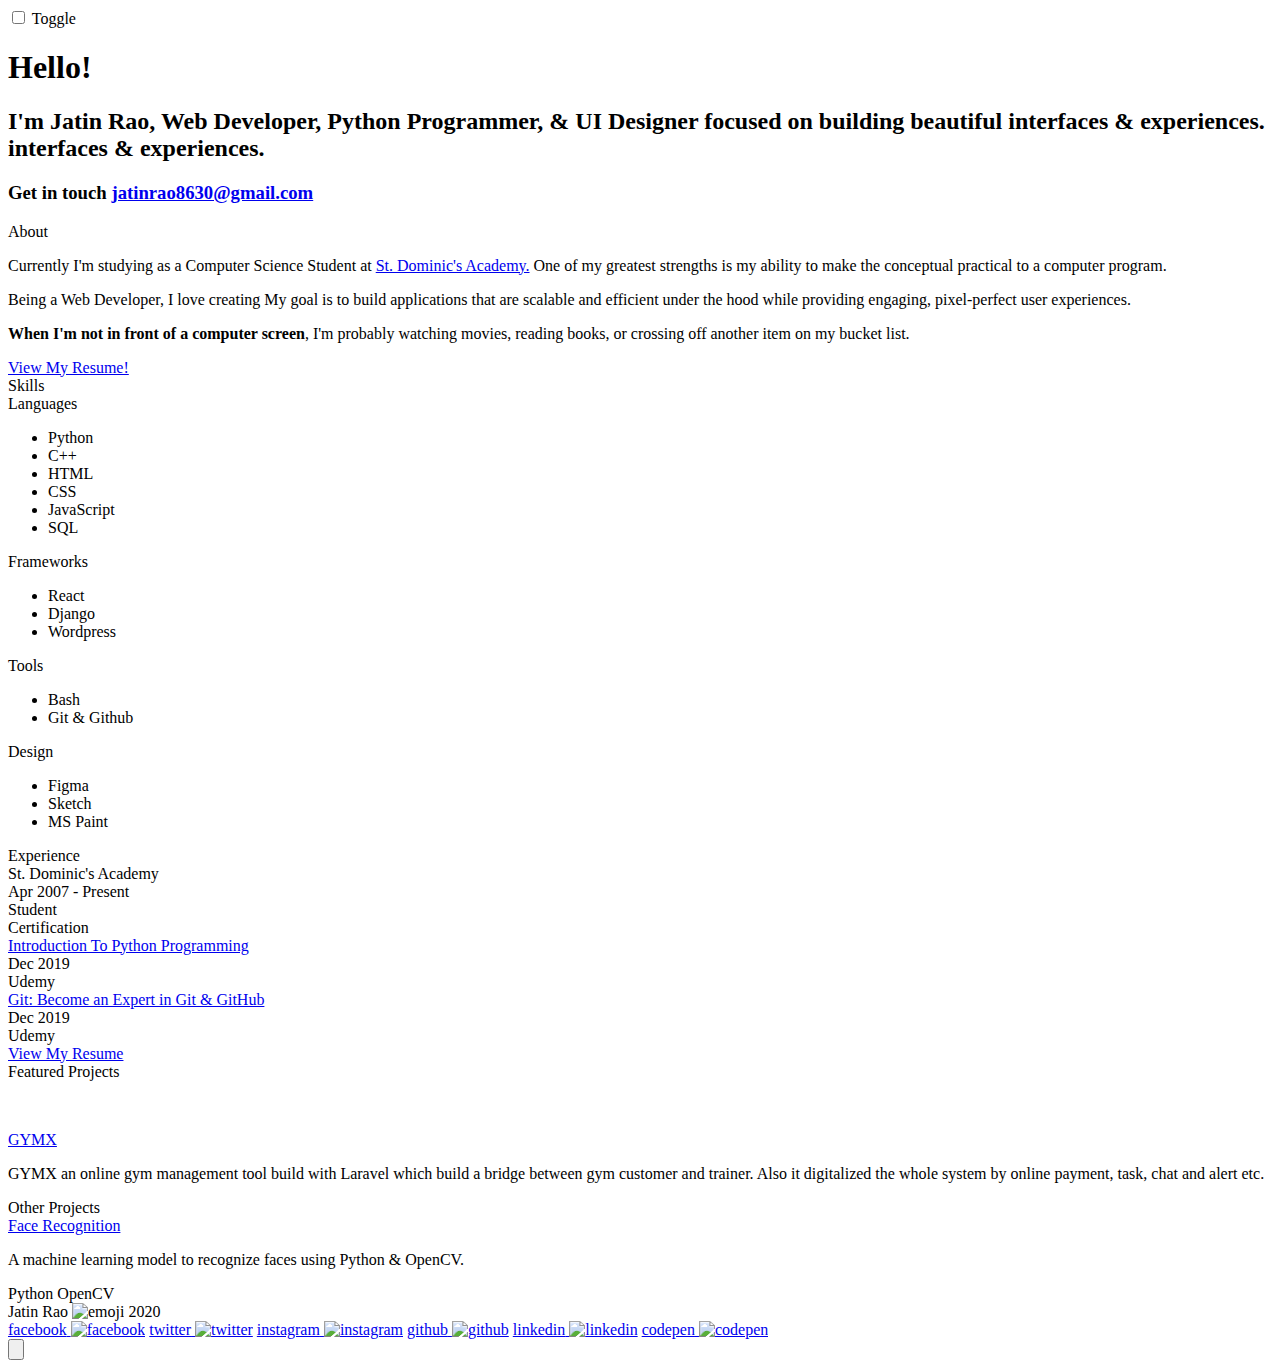
==== index.html @ b129f57e "Update index.html" ====
<!DOCTYPE html>
<html>
<head>
    <meta content="text/html; charset=utf-8" http-equiv=content-type>
    <meta charset=UTF-8>
    <meta content="IE=edge,chrome=1" http-equiv=X-UA-Compatible>
    <meta content="width=device-width, initial-scale=1.0, maximum-scale=1.0, user-scalable=no" name=viewport>
    <title>Jatin Rao</title>
    <link href=asset/img/emojis/technologist.png hreflang=en-us rel=icon type=image/png>
    <meta content="Jatin Rao" property=og:title>
    <meta content="Turn Coffee into Code."
          property=og:description>
    <meta content=website property=og:type>
    <meta content=index.html property=og:url>
    <meta content=asset/img/og.png property=og:image>
    <meta content=1716 property=og:image:width>
    <meta content=960 property=og:image:height>
    <link href="https://fonts.googleapis.com/css?family=Inconsolata:400,700" rel=stylesheet>
    <link href=asset/css/main.css hreflang=en-us rel=stylesheet>

</head>

<body>

<div id="site">
    <div class=switch-wrapper>
        <div class=sun></div>
        <div class=toggle-wrapper>
            <input id="switch" type=checkbox> <label for=switch id=toggle>Toggle</label>
        </div>
        <div class="moon"></div>
    </div>
    <header class="intro">
        <h1 class=intro__hello>Hello! <span class="emoji wave-hand animated"></span></h1>
        <h2 class=intro__tagline>I'm <span class=name>Jatin Rao</span>, Web Developer, Python Programmer, & UI Designer focused on building beautiful interfaces & experiences.
            interfaces & experiences. <span class="emoji technologist"></span></h2>
        <h3 class=intro__contact><span>Get in touch</span> <span class="emoji pointer"></span> <span><a
                class=highlight-link href=mailto:jatinrao8630@gmail.com target=_blank><span class=__cf_email__>jatinrao8630@gmail.com</span></a></span>
        </h3>
    </header>

    <section class="section background">
        <div class=section__title>
            About
        </div>
        <div class=section__content>
            <p>Currently I'm studying as a Computer Science Student at <a class=underline-link href="http://apurba.com.bd"
                                                               target="_blank">St. Dominic's Academy.</a> One of my greatest strengths is my ability to make the
                conceptual practical to a computer program.</p>
            <p>Being a Web Developer, I love creating  My goal is to
                build applications that are scalable and efficient under the hood while providing engaging,
                pixel-perfect user experiences.</p>
            <p><strong>When I'm not in front of a computer screen</strong>, I'm probably watching movies, reading books,
                or crossing off another item on my bucket list.</p><a class=status href=cv/ShahariarRabby_CV.pdf
                                                                      target=_blank>
            <div class=status__light>
                <div class=status__light__ring></div>
                <div class=status__light__led></div>
            </div>
            <div class='underline-link status__message'>
                View My Resume!
            </div>
        </a>
        </div>
    </section>
    
    <section class="section skills">
        <div class=section__title>
            Skills
        </div>
        <div class=section__content>
            <div class=skillz>
                <div class=skillz__category>
                    <div class=skillz__category__label>
                        Languages
                    </div>
                    <ul>
                        <li class=skillz__category__item>Python</li>
                        <li class=skillz__category__item>C++</li>
                        <li class=skillz__category__item>HTML</li>
                        <li class=skillz__category__item>CSS</li>
                        <li class=skillz__category__item>JavaScript</li>
                        <li class=skillz__category__item>SQL</li>
                    </ul>
                </div>
                <div class=skillz__category>
                    <div class=skillz__category__label>
                        Frameworks
                    </div>
                    <ul>
                        <li class=skillz__category__item>React</li>
                        <li class=skillz__category__item>Django</li>
                        <li class=skillz__category__item>Wordpress</li>
                    </ul>
                </div>
                <div class=skillz__category>
                    <div class=skillz__category__label>
                        Tools
                    </div>
                    <ul>
                        <li class=skillz__category__item>Bash</li>
                        <li class=skillz__category__item>Git & Github</li>
                    </ul>
                </div>
                <div class=skillz__category>
                    <div class=skillz__category__label>
                        Design
                    </div>
                    <ul>
                        <li class=skillz__category__item>Figma</li>
                        <li class=skillz__category__item>Sketch</li>
                        <li class=skillz__category__item>MS Paint</li>
                    </ul>
                </div>
            </div>
        </div>
    </section>

    <section class="section experience">
        <div class=section__title>
            Experience
        </div>
        <div class=section__content>
            <div class=jobs>
                <div class=job>
                    <div class=time-place>
                        <div class=job__company>
                            <a>St. Dominic's Academy</a>
                        </div>
                        <div class=job__time>
                            Apr 2007 - Present
                        </div>
                    </div>
                    <div class=job__position>
                        Student
                    </div>
                </div>
            </div>
        </div>
    </section>
    
    <!-- <section class="section experience">
        <div class=section__title>
            Achievement
        </div>
        <div class=section__content>
            <div class=jobs>

                <div class=job>
                    <div class=time-place>
                        <div class=job__company>
                            <a href="https://summerofcode.withgoogle.com/" target=_blank>
                                Google Summer of Code</a>
                        </div>
                        <div class=job__time>
                            Nov 2025
                        </div>
                    </div>
                    <div class=job__position>
                        Mentor
                    </div>
                </div>

                <a class=arrow-link href=achievement.html target=_blank>More Achievements </a>
            </div>
        </div>
    </section> -->

    <section class="section experience">
        <div class=section__title>
            Certification
        </div>
        <div class=section__content>
            <div class=jobs>

                <div class=job>
                    <div class=time-place>
                        <div class=job__company>
                            <a href=https://www.udemy.com/certificate/UC-3KC7G8SK/ target=_blank>
                                 Introduction To Python Programming
                            </a>
                        </div>
                        <div class=job__time>
                            Dec 2019
                        </div>
                    </div>
                    <div class=job__position>
                        Udemy
                    </div>
                </div>


                <div class=job>
                    <div class=time-place>
                        <div class=job__company>
                            <a href=https://www.udemy.com/certificate/UC-THP8GMMB/ target=_blank>
                                 Git: Become an Expert in Git & GitHub
                            </a>
                        </div>
                        <div class=job__time>
                            Dec 2019
                        </div>
                    </div>
                    <div class=job__position>
                        Udemy
                    </div>
                </div>

                <!-- <a class=arrow-link href=certification.html target=_blank>More Certificates</a> -->
            </div>
            <a class=arrow-link href=cv/ShahariarRabby_CV.pdf target=_blank>View My Resume</a>
        </div>
    </section>

    <section class="section featured-projects">
        <div class=section__title>
            Featured Projects
        </div>
        <div class=section__content>
            <div class="project screentime">
                <figure class="project__pic phones">
                    <a href=http://gymxx.herokuapp.com target=_blank>
                        <div class=phone><img alt src=asset/img/featured/screentime/blistabloc.png></div>
                    </a>
                </figure>
                <figcaption class=project__caption>
                    <div class=project__name>
                        <a href="http://gymxx.herokuapp.com/" target=_blank>GYMX</a>
                    </div>
                    <p>GYMX an online gym management tool build with Laravel which build a bridge between gym customer
                        and trainer. Also it digitalized the whole system by online payment, task, chat and alert
                        etc.</p>
                </figcaption>
            </div>
        </div>
    </section>

    <section class="section other-projects">
        <div class=section__title>
            Other Projects
        </div>
        <div class=section__content>
            <div class=project>
                <div class=project__name>
                    <a class=arrow-link href="https://github.com/jatin2003"
                       target=_blank>Face Recognition</a>
                </div>
                <p>A machine learning model to recognize faces using Python & OpenCV.</p>
                <div class=project__used>
                    <span class=project__used__item>Python</span> <span class=project__used__item>OpenCV</span>
                </div>
            </div>
    </section>

    <footer class=footer>
        <div class=footer__copyright>
            <div class=bottom>
                <span>Jatin Rao</span> <img alt=emoji class=emoji src=asset/img/emojis/rockon.png>
                <span>2020</span>
            </div>
        </div>
        <div class=footer__links>
        	<a href=http://facebook.com/jatin.rao.51 target=_blank title=facebook><span class=text>facebook</span>
                <img alt=facebook src=asset/img/social/facebook.svg></a>
            <a href=https://twitter.com/jatinn_r target=_blank title=twitter><span class=text>twitter</span> <img
                    alt=twitter src=asset/img/social/twitter.svg></a>
            <a href=https://instagram.com/jatinn_r target=_blank title=instagram><span class=text>instagram</span>
                <img alt=instagram src=asset/img/social/instagram.svg></a>
            <a href=https://github.com/jatin2003 target=_blank title=github><span class=text>github</span> <img
                    alt=github src=asset/img/social/github.svg></a>
            <a href=https://www.linkedin.com/in/jatinrao target=_blank title=linkedin><span
                    class=text>linkedin</span> <img alt=linkedin src=asset/img/social/linkedin.svg></a>
            <a href=https://www.codepen.io/jatinrao target=_blank title=codepen><span
                    class=text>codepen</span> <img alt=codepen src=asset/img/social/linkedin.svg></a>
        </div>
    </footer>
    <button id=top-button><img alt src="asset/img/emojis/pointing-up.png"></button>
</div>
<script charset=utf-8 src=asset/cdnjs.cloudflare.com/ajax/libs/jquery/3.1.1/jquery.min.js type=text/javascript></script>
<script src=asset/unpkg.com/scrollreveal%403.4.0/dist/scrollreveal.min.js></script>
<script charset=utf-8 src=asset/js/main.js type=text/javascript></script>
</body>
</html>
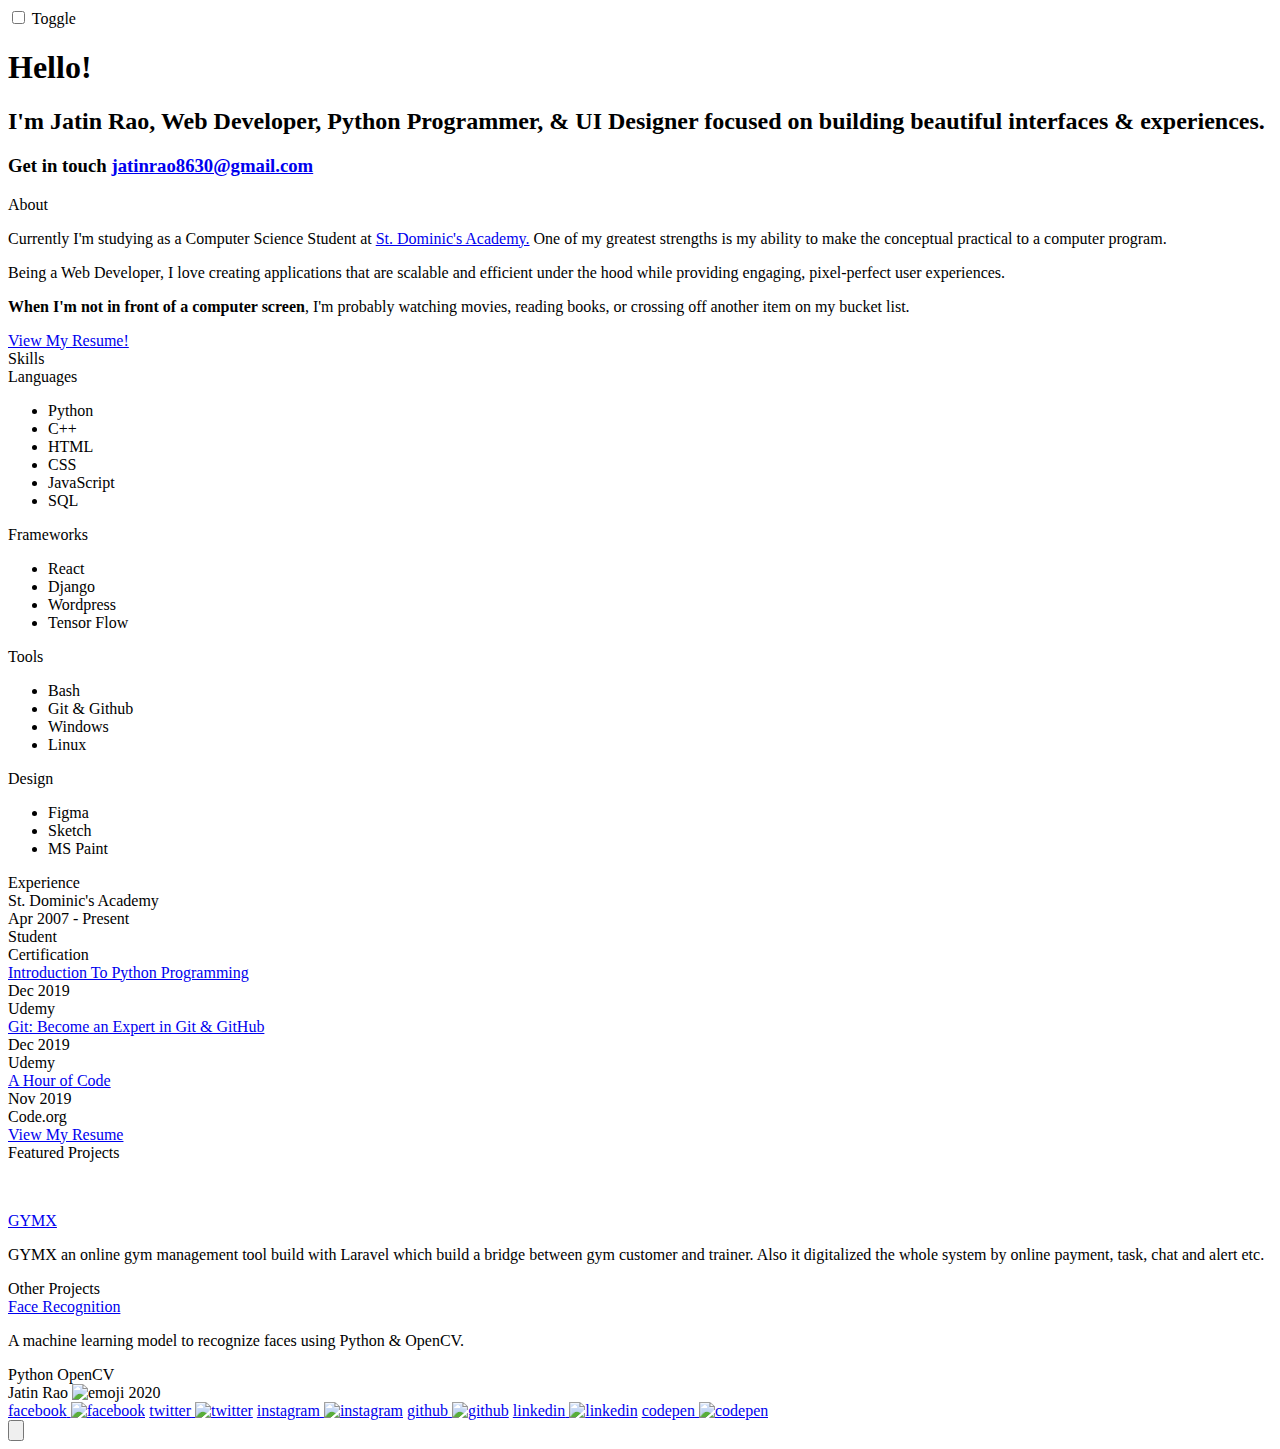
==== commit 657b8176: "Merge branch 'master' of https://github.com/jatin2003/jatin2003.github.io" ====
--- a/index.html
+++ b/index.html
@@ -8,7 +8,7 @@
     <title>Jatin Rao</title>
     <link href=asset/img/emojis/technologist.png hreflang=en-us rel=icon type=image/png>
     <meta content="Jatin Rao" property=og:title>
-    <meta content="Turn Coffee into Code."
+    <meta content="Web Developer"
           property=og:description>
     <meta content=website property=og:type>
     <meta content=index.html property=og:url>
@@ -32,8 +32,7 @@
     </div>
     <header class="intro">
         <h1 class=intro__hello>Hello! <span class="emoji wave-hand animated"></span></h1>
-        <h2 class=intro__tagline>I'm <span class=name>Jatin Rao</span>, Web Developer, Python Programmer, & UI Designer focused on building beautiful interfaces & experiences.
-            interfaces & experiences. <span class="emoji technologist"></span></h2>
+        <h2 class=intro__tagline>I'm <span class=name>Jatin Rao</span>, Web Developer, Python Programmer, & UI Designer focused on building beautiful interfaces & experiences. <span class="emoji technologist"></span></h2>
         <h3 class=intro__contact><span>Get in touch</span> <span class="emoji pointer"></span> <span><a
                 class=highlight-link href=mailto:jatinrao8630@gmail.com target=_blank><span class=__cf_email__>jatinrao8630@gmail.com</span></a></span>
         </h3>
@@ -47,11 +46,9 @@
             <p>Currently I'm studying as a Computer Science Student at <a class=underline-link href="http://apurba.com.bd"
                                                                target="_blank">St. Dominic's Academy.</a> One of my greatest strengths is my ability to make the
                 conceptual practical to a computer program.</p>
-            <p>Being a Web Developer, I love creating  My goal is to
-                build applications that are scalable and efficient under the hood while providing engaging,
-                pixel-perfect user experiences.</p>
+            <p>Being a Web Developer, I love creating applications that are scalable and efficient under the hood while providing engaging, pixel-perfect user experiences.</p>
             <p><strong>When I'm not in front of a computer screen</strong>, I'm probably watching movies, reading books,
-                or crossing off another item on my bucket list.</p><a class=status href=cv/ShahariarRabby_CV.pdf
+                or crossing off another item on my bucket list.</p><a class=status href=cv/JatinRao_CV.pdf
                                                                       target=_blank>
             <div class=status__light>
                 <div class=status__light__ring></div>
@@ -91,8 +88,10 @@
                         <li class=skillz__category__item>React</li>
                         <li class=skillz__category__item>Django</li>
                         <li class=skillz__category__item>Wordpress</li>
+                        <li class=skillz__category__item>Tensor Flow</li>
                     </ul>
                 </div>
+                
                 <div class=skillz__category>
                     <div class=skillz__category__label>
                         Tools
@@ -100,8 +99,11 @@
                     <ul>
                         <li class=skillz__category__item>Bash</li>
                         <li class=skillz__category__item>Git & Github</li>
+                        <li class=skillz__category__item>Windows</li>
+                        <li class=skillz__category__item>Linux</li>
                     </ul>
                 </div>
+
                 <div class=skillz__category>
                     <div class=skillz__category__label>
                         Design
@@ -206,9 +208,25 @@
                     </div>
                 </div>
 
+                <div class=job>
+                    <div class=time-place>
+                        <div class=job__company>
+                            <a href=https://drive.google.com/file/d/11w_Mdu5O5kZDXJzPSHjYTPv6-tJq-kz0/view target=_blank>
+                                 A Hour of Code
+                            </a>
+                        </div>
+                        <div class=job__time>
+                            Nov 2019
+                        </div>
+                    </div>
+                    <div class=job__position>
+                        Code.org
+                    </div>
+                </div>
+
                 <!-- <a class=arrow-link href=certification.html target=_blank>More Certificates</a> -->
             </div>
-            <a class=arrow-link href=cv/ShahariarRabby_CV.pdf target=_blank>View My Resume</a>
+            <a class=arrow-link href=cv/JatinRao_CV.pdf target=_blank>View My Resume</a>
         </div>
     </section>
 
@@ -219,13 +237,13 @@
         <div class=section__content>
             <div class="project screentime">
                 <figure class="project__pic phones">
-                    <a href=http://gymxx.herokuapp.com target=_blank>
+                    <a href=# target=_blank>
                         <div class=phone><img alt src=asset/img/featured/screentime/blistabloc.png></div>
                     </a>
                 </figure>
                 <figcaption class=project__caption>
                     <div class=project__name>
-                        <a href="http://gymxx.herokuapp.com/" target=_blank>GYMX</a>
+                        <a href="#" target=_blank>GYMX</a>
                     </div>
                     <p>GYMX an online gym management tool build with Laravel which build a bridge between gym customer
                         and trainer. Also it digitalized the whole system by online payment, task, chat and alert
@@ -271,7 +289,7 @@
             <a href=https://www.linkedin.com/in/jatinrao target=_blank title=linkedin><span
                     class=text>linkedin</span> <img alt=linkedin src=asset/img/social/linkedin.svg></a>
             <a href=https://www.codepen.io/jatinrao target=_blank title=codepen><span
-                    class=text>codepen</span> <img alt=codepen src=asset/img/social/linkedin.svg></a>
+                    class=text>codepen</span> <img alt=codepen src=asset/img/social/codepen.svg></a>
         </div>
     </footer>
     <button id=top-button><img alt src="asset/img/emojis/pointing-up.png"></button>
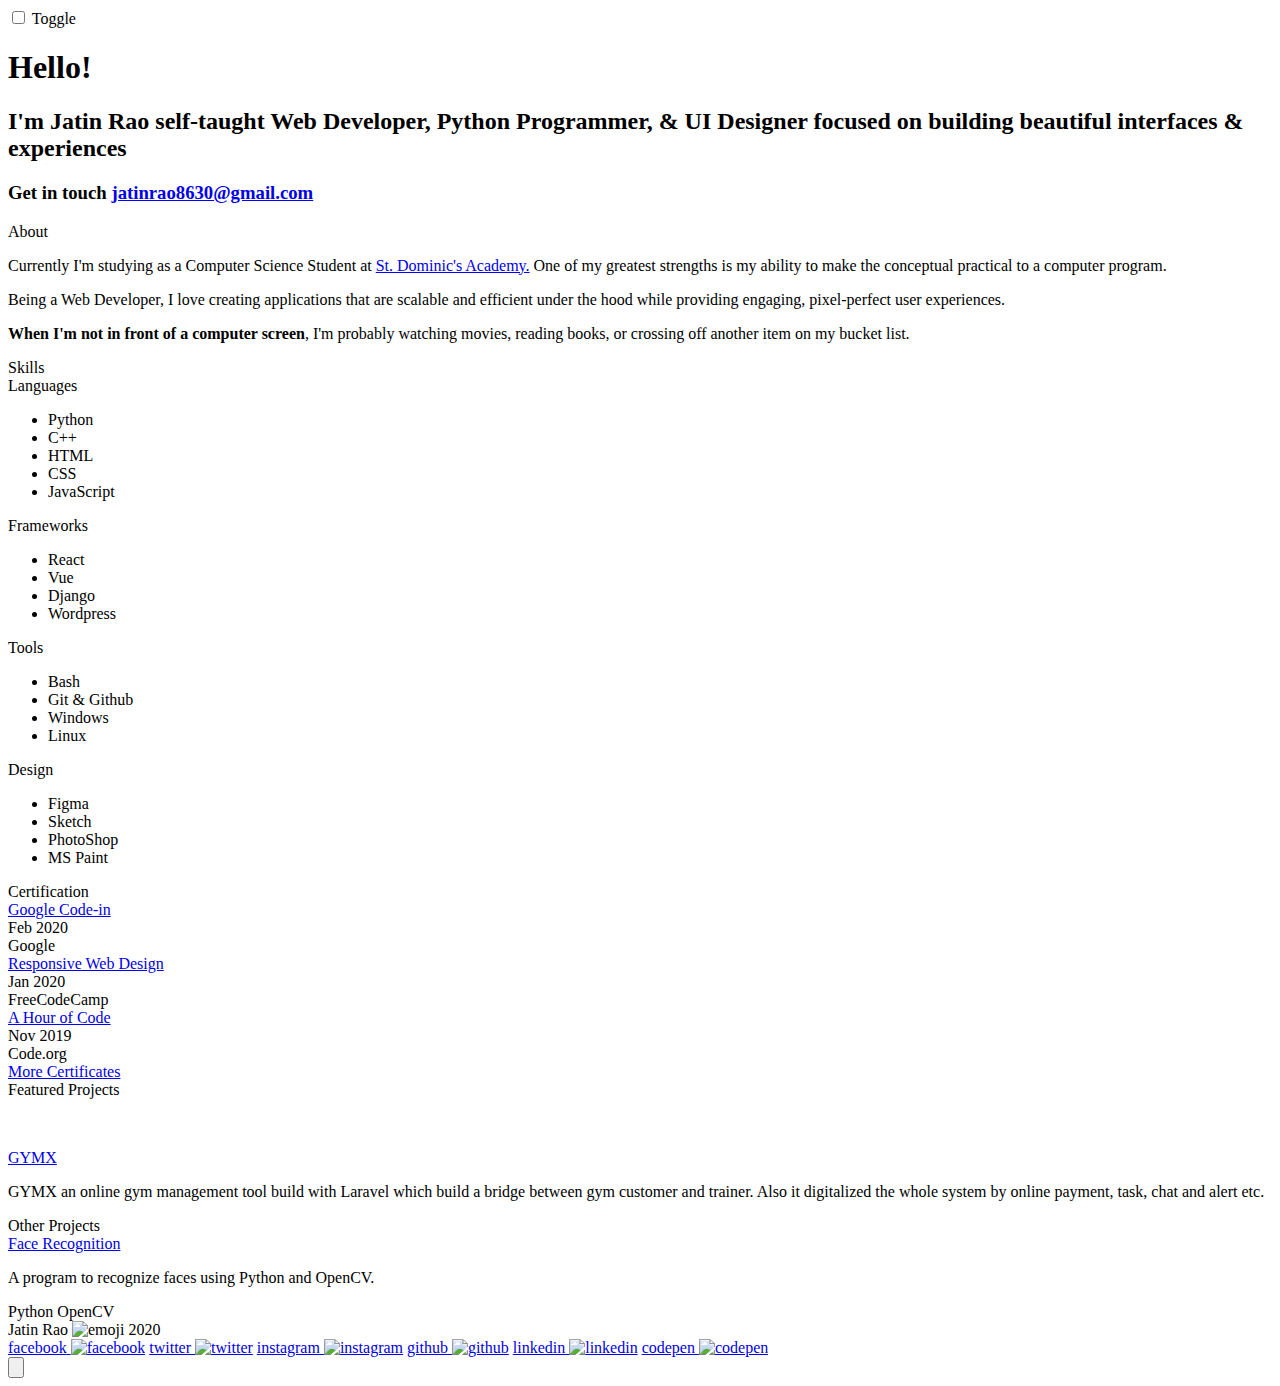
==== commit 20e5c0c3: "Add Certification" ====
--- a/index.html
+++ b/index.html
@@ -2,14 +2,12 @@
 <html>
 <head>
     <meta content="text/html; charset=utf-8" http-equiv=content-type>
-    <meta charset=UTF-8>
     <meta content="IE=edge,chrome=1" http-equiv=X-UA-Compatible>
     <meta content="width=device-width, initial-scale=1.0, maximum-scale=1.0, user-scalable=no" name=viewport>
     <title>Jatin Rao</title>
     <link href=asset/img/emojis/technologist.png hreflang=en-us rel=icon type=image/png>
     <meta content="Jatin Rao" property=og:title>
-    <meta content="Web Developer"
-          property=og:description>
+    <meta content="Web Developer" property=og:description>
     <meta content=website property=og:type>
     <meta content=index.html property=og:url>
     <meta content=asset/img/og.png property=og:image>
@@ -32,7 +30,7 @@
     </div>
     <header class="intro">
         <h1 class=intro__hello>Hello! <span class="emoji wave-hand animated"></span></h1>
-        <h2 class=intro__tagline>I'm <span class=name>Jatin Rao</span>, Web Developer, Python Programmer, & UI Designer focused on building beautiful interfaces & experiences. <span class="emoji technologist"></span></h2>
+        <h2 class=intro__tagline>I'm <span class=name>Jatin Rao</span> self-taught Web Developer, Python Programmer, & UI Designer focused on building beautiful interfaces & experiences <span class="emoji technologist"></span></h2>
         <h3 class=intro__contact><span>Get in touch</span> <span class="emoji pointer"></span> <span><a
                 class=highlight-link href=mailto:jatinrao8630@gmail.com target=_blank><span class=__cf_email__>jatinrao8630@gmail.com</span></a></span>
         </h3>
@@ -43,20 +41,19 @@
             About
         </div>
         <div class=section__content>
-            <p>Currently I'm studying as a Computer Science Student at <a class=underline-link href="http://apurba.com.bd"
-                                                               target="_blank">St. Dominic's Academy.</a> One of my greatest strengths is my ability to make the
-                conceptual practical to a computer program.</p>
+            <p>Currently I'm studying as a Computer Science Student at <a class=underline-link href="http://stdominicsshikohabad.com" target="_blank">St. Dominic's Academy.</a> One of my greatest strengths is my ability to make the conceptual practical to a computer program.</p>
             <p>Being a Web Developer, I love creating applications that are scalable and efficient under the hood while providing engaging, pixel-perfect user experiences.</p>
             <p><strong>When I'm not in front of a computer screen</strong>, I'm probably watching movies, reading books,
-                or crossing off another item on my bucket list.</p><a class=status href=cv/JatinRao_CV.pdf
-                                                                      target=_blank>
+                or crossing off another item on my bucket list.</p><a class=status href=# target=_blank>
+
             <div class=status__light>
                 <div class=status__light__ring></div>
                 <div class=status__light__led></div>
             </div>
-            <div class='underline-link status__message'>
+            
+            <!--<div class='underline-link status__message'>
                 View My Resume!
-            </div>
+            </div>-->
         </a>
         </div>
     </section>
@@ -77,7 +74,6 @@
                         <li class=skillz__category__item>HTML</li>
                         <li class=skillz__category__item>CSS</li>
                         <li class=skillz__category__item>JavaScript</li>
-                        <li class=skillz__category__item>SQL</li>
                     </ul>
                 </div>
                 <div class=skillz__category>
@@ -86,9 +82,9 @@
                     </div>
                     <ul>
                         <li class=skillz__category__item>React</li>
+                        <li class=skillz__category__item>Vue</li>
                         <li class=skillz__category__item>Django</li>
                         <li class=skillz__category__item>Wordpress</li>
-                        <li class=skillz__category__item>Tensor Flow</li>
                     </ul>
                 </div>
                 
@@ -111,6 +107,7 @@
                     <ul>
                         <li class=skillz__category__item>Figma</li>
                         <li class=skillz__category__item>Sketch</li>
+                        <li class=skillz__category__item>PhotoShop</li>
                         <li class=skillz__category__item>MS Paint</li>
                     </ul>
                 </div>
@@ -118,7 +115,7 @@
         </div>
     </section>
 
-    <section class="section experience">
+    <!-- <section class="section experience">
         <div class=section__title>
             Experience
         </div>
@@ -139,7 +136,7 @@
                 </div>
             </div>
         </div>
-    </section>
+    </section> -->
     
     <!-- <section class="section experience">
         <div class=section__title>
@@ -178,33 +175,33 @@
                 <div class=job>
                     <div class=time-place>
                         <div class=job__company>
-                            <a href=https://www.udemy.com/certificate/UC-3KC7G8SK/ target=_blank>
-                                 Introduction To Python Programming
+                            <a href=https://drive.google.com/file/d/0BzWGeLbMIxqhdVo1UE9fZkVIZnlDWnRZUE1ZMWtCUnpwTllB/view?usp=sharing target=_blank>
+                                 Google Code-in
                             </a>
                         </div>
                         <div class=job__time>
-                            Dec 2019
-                        </div>
-                    </div>
-                    <div class=job__position>
-                        Udemy
-                    </div>
-                </div>
-
-
-                <div class=job>
-                    <div class=time-place>
-                        <div class=job__company>
-                            <a href=https://www.udemy.com/certificate/UC-THP8GMMB/ target=_blank>
-                                 Git: Become an Expert in Git & GitHub
+                            Feb 2020
+                        </div>
+                    </div>
+                    <div class=job__position>
+                        Google
+                    </div>
+                </div>
+
+
+                <div class=job>
+                    <div class=time-place>
+                        <div class=job__company>
+                            <a href=https://www.freecodecamp.org/certification/jatinrao/responsive-web-design target=_blank>
+                                 Responsive Web Design
                             </a>
                         </div>
                         <div class=job__time>
-                            Dec 2019
-                        </div>
-                    </div>
-                    <div class=job__position>
-                        Udemy
+                            Jan 2020
+                        </div>
+                    </div>
+                    <div class=job__position>
+                        FreeCodeCamp
                     </div>
                 </div>
 
@@ -224,9 +221,9 @@
                     </div>
                 </div>
 
-                <!-- <a class=arrow-link href=certification.html target=_blank>More Certificates</a> -->
-            </div>
-            <a class=arrow-link href=cv/JatinRao_CV.pdf target=_blank>View My Resume</a>
+                <a class=arrow-link href=certification.html target=_blank>More Certificates</a>
+            </div>
+            <!-- <a class=arrow-link href=cv/JatinRao_CV.pdf target=_blank>View My Resume</a> -->
         </div>
     </section>
 
@@ -260,10 +257,10 @@
         <div class=section__content>
             <div class=project>
                 <div class=project__name>
-                    <a class=arrow-link href="https://github.com/jatin2003"
+                    <a class=arrow-link href="https://github.com/jatin2003/Face-Detection"
                        target=_blank>Face Recognition</a>
                 </div>
-                <p>A machine learning model to recognize faces using Python & OpenCV.</p>
+                <p>A program to recognize faces using Python and OpenCV.</p>
                 <div class=project__used>
                     <span class=project__used__item>Python</span> <span class=project__used__item>OpenCV</span>
                 </div>
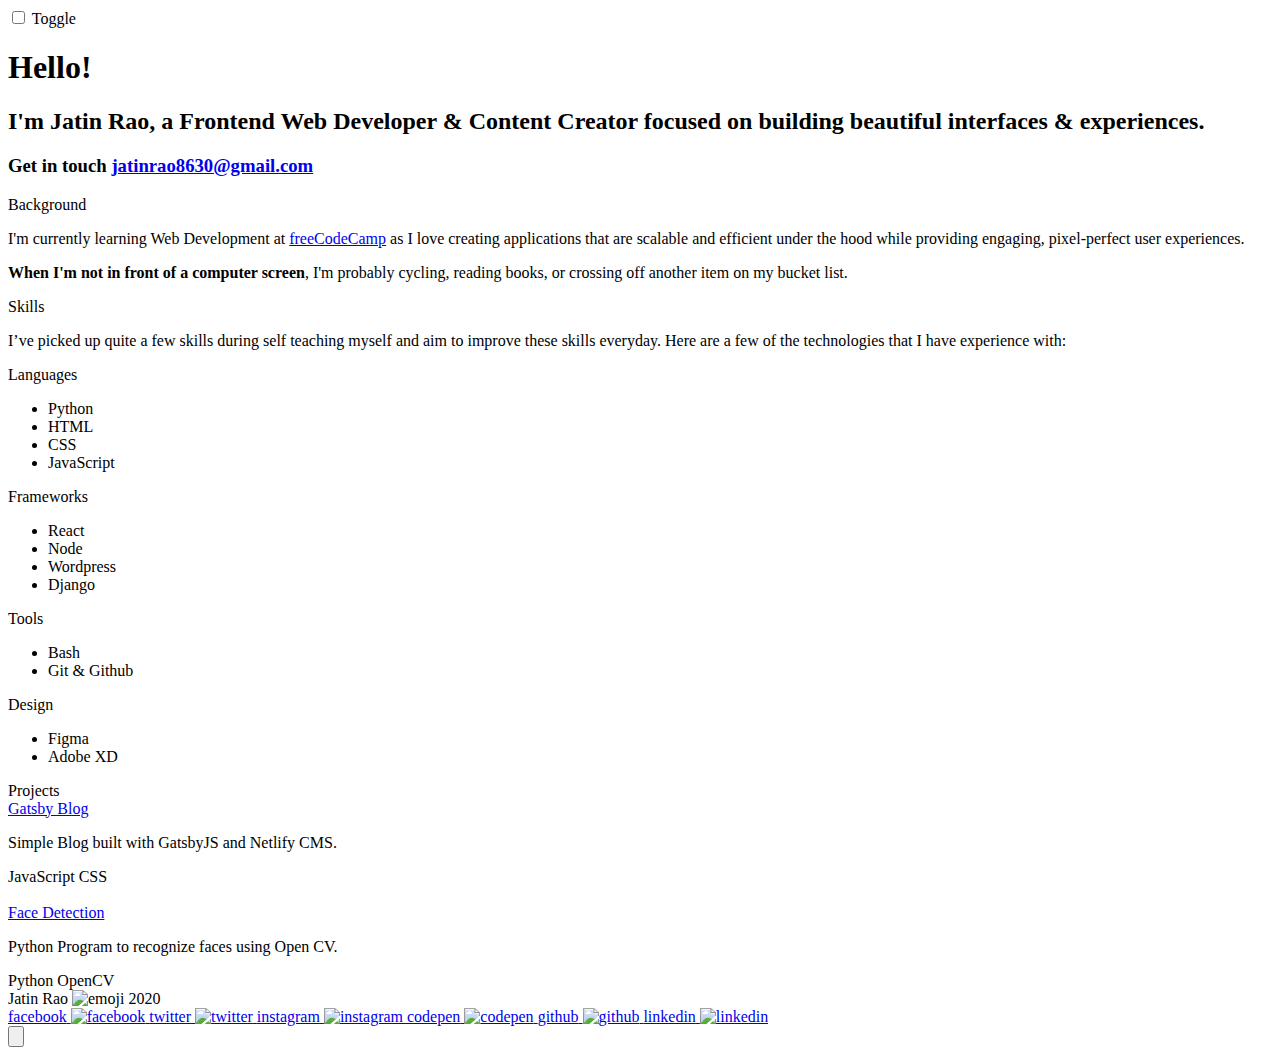
==== commit 54c6978d: "Update index.html" ====
--- a/index.html
+++ b/index.html
@@ -1,298 +1,311 @@
 <!DOCTYPE html>
 <html>
-<head>
-    <meta content="text/html; charset=utf-8" http-equiv=content-type>
-    <meta content="IE=edge,chrome=1" http-equiv=X-UA-Compatible>
-    <meta content="width=device-width, initial-scale=1.0, maximum-scale=1.0, user-scalable=no" name=viewport>
-    <title>Jatin Rao</title>
-    <link href=asset/img/emojis/technologist.png hreflang=en-us rel=icon type=image/png>
-    <meta content="Jatin Rao" property=og:title>
-    <meta content="Web Developer" property=og:description>
-    <meta content=website property=og:type>
-    <meta content=index.html property=og:url>
-    <meta content=asset/img/og.png property=og:image>
-    <meta content=1716 property=og:image:width>
-    <meta content=960 property=og:image:height>
-    <link href="https://fonts.googleapis.com/css?family=Inconsolata:400,700" rel=stylesheet>
-    <link href=asset/css/main.css hreflang=en-us rel=stylesheet>
-
-</head>
-
-<body>
-
-<div id="site">
-    <div class=switch-wrapper>
-        <div class=sun></div>
-        <div class=toggle-wrapper>
-            <input id="switch" type=checkbox> <label for=switch id=toggle>Toggle</label>
+  <head>
+    <meta charset="UTF-8" />
+    <meta content="IE=edge,chrome=1" http-equiv="X-UA-Compatible" />
+    <meta
+      name="viewport"
+      content="width=device-width, initial-scale=1.0, maximum-scale=1.0, user-scalable=no"
+    />
+    <title>Jatin Rao |The amazing Web Developer</title>
+    <link
+      rel="icon"
+      type="image/png"
+      href="https://jatin2003.github.io/img/emojis/technologist.png"
+      hreflang="en-us"
+    />
+    <meta name="title" content="Jatin Rao |The amazing  Web Developer" />
+    <meta
+      name="description"
+      content="Jatin Rao is a Frontend Web Developer & Content Creator focused on building beautiful interfaces & experience."
+    />
+
+    <meta property="og:type" content="website" />
+    <meta property="og:url" content="https://jatin2003.github.io/" />
+    <meta property="og:title" content="Jatin Rao | Web Developer" />
+    <meta
+      property="og:description"
+      content="Jatin Rao is a Frontend Web Developer & Content Creator focused on building beautiful interfaces & experience."
+    />
+    <meta
+      property="og:image"
+      content="https://jatin2003.github.io/img/og.png"
+    />
+
+    <meta property="twitter:card" content="summary_large_image" />
+    <meta property="twitter:url" content="https://jatin2003.github.io/" />
+    <meta property="twitter:title" content="Jatin Rao | Web Developer" />
+    <meta
+      property="twitter:description"
+      content="Jatin Rao is a Frontend Web Developer & Content Creator focused on building beautiful interfaces & experience."
+    />
+    <meta
+      property="twitter:image"
+      content="https://jatin2003.github.io/img/og.png"
+    />
+    <link
+      href="https://fonts.googleapis.com/css?family=Inconsolata:400,700"
+      rel="stylesheet"
+    />
+    <link rel="stylesheet" href="/css/main.css" hreflang="en-us" />
+  </head>
+
+  <body>
+    <div id="site">
+      <div class="switch-wrapper">
+        <div class="sun"></div>
+        <div class="toggle-wrapper">
+          <input id="switch" type="checkbox" />
+          <label for="switch" id="toggle">Toggle</label>
         </div>
         <div class="moon"></div>
+      </div>
+      <header class="intro">
+        <h1 class="intro__hello">
+          Hello! <span class="emoji wave-hand animated"></span>
+        </h1>
+        <h2 class="intro__tagline">
+          I'm <span class="name">Jatin Rao</span>, a Frontend Web Developer
+          &amp; Content Creator focused on building beautiful interfaces &amp;
+          experiences. <span class="emoji technologist"></span>
+        </h2>
+        <h3 class="intro__contact">
+          <span>Get in touch </span> <span class="emoji pointer"></span>
+          <span>
+            <a
+              href="mailto:jatinrao8630@gmail.com"
+              target="_blank"
+              class="highlight-link"
+              >jatinrao8630@gmail.com</a
+            >
+          </span>
+        </h3>
+      </header>
+      <section class="section background">
+        <div class="section__title">Background</div>
+        <div class="section__content">
+          <p>
+            I'm currently learning Web Development at
+            <a
+              class="underline-link"
+              href="https://www.freecodecamp.org/"
+              target="_blank"
+              >freeCodeCamp</a
+            >
+            as I love creating applications that are scalable and efficient
+            under the hood while providing engaging, pixel-perfect user
+            experiences.
+          </p>
+          <p>
+            <strong>When I'm not in front of a computer screen</strong>, I'm
+            probably cycling, reading books, or crossing off another item on my
+            bucket list.
+          </p>
+          <!-- <a class="status" href="https://jatin2003.github.io/resume.pdf" target="_blank"> <div class="status__light"> <div class="status__light__ring"></div> <div class="status__light__led"></div> </div> <div class="status__message">Currently seeking full-time opportunities!</div> </a> -->
+        </div>
+      </section>
+      <section class="section skills">
+        <div class="section__title">Skills</div>
+        <div class="section__content">
+          <p>
+            I’ve picked up quite a few skills during self teaching myself and
+            aim to improve these skills everyday. Here are a few of the
+            technologies that I have experience with:
+          </p>
+          <div class="skillz">
+            <div class="skillz__category">
+              <div class="skillz__category__label">Languages</div>
+              <ul>
+                <li class="skillz__category__item">Python</li>
+                <li class="skillz__category__item">HTML</li>
+                <li class="skillz__category__item">CSS</li>
+                <li class="skillz__category__item">JavaScript</li>
+              </ul>
+            </div>
+            <div class="skillz__category">
+              <div class="skillz__category__label">Frameworks</div>
+              <ul>
+                <li class="skillz__category__item">React</li>
+                <li class="skillz__category__item">Node</li>
+                <li class="skillz__category__item">Wordpress</li>
+                <li class="skillz__category__item">Django</li>
+              </ul>
+            </div>
+            <div class="skillz__category">
+              <div class="skillz__category__label">Tools</div>
+              <ul>
+                <li class="skillz__category__item">Bash</li>
+                <li class="skillz__category__item">Git & Github</li>
+              </ul>
+            </div>
+            <div class="skillz__category">
+              <div class="skillz__category__label">Design</div>
+              <ul>
+                <li class="skillz__category__item">Figma</li>
+                <li class="skillz__category__item">Adobe XD</li>
+              </ul>
+            </div>
+          </div>
+        </div>
+      </section>
+
+      <!-- <section class="section experience">
+        <div class="section__title">Experience</div>
+        <div class="section__content">
+          <div class="jobs">
+            <div class="job">
+              <div class="time-place">
+                <div class="job__company">
+                  <a href="https://www.google.com/" target="_blank">Google</a>
+                </div>
+                <div class="job__time">June 2022 - Future</div>
+              </div>
+              <div class="job__position">Engineer</div>
+            </div>
+          </div>
+          <a
+            href="https://jatin2003.github.io/resume.pdf"
+            target="_blank"
+            class="arrow-link"
+            >View My Resume</a
+          >
+        </div>
+      </section> -->
+
+      <!-- <section class="section featured-projects">
+        <div class="section__title">Featured Projects</div>
+        <div class="section__content">
+          <div class="project blistabloc">
+            <figure class="project__pic">
+              <a href="https://blistabloc.com/" target="_blank">
+                <img src="/img/featured/screentime/blistabloc.png" alt="" />
+              </a>
+            </figure>
+            <figcaption class="project__caption">
+              <div class="project__name">
+                <a href="https://blistabloc.com/" target="_blank">blistabloc</a>
+              </div>
+              <p>
+                Custom wordpress theme built with Timber and Woocommerce for
+                blistabloc, the only reactive shoe insert that prevents blisters
+                from forming.
+              </p>
+            </figcaption>
+          </div>
+        </div>
+      </section> -->
+
+      <section class="section other-projects">
+        <div class="section__title">Projects</div>
+        <!-- Other -->
+        <div class="section__content">
+          <div class="project">
+            <div class="project__name">
+              <a
+                href="http://jatinrao.netlify.app/"
+                target="_blank"
+                class="arrow-link"
+                >Gatsby Blog</a
+              >
+            </div>
+            <p>
+              Simple Blog built with GatsbyJS and Netlify CMS.
+            </p>
+            <div class="project__used">
+              <span class="project__used__item">JavaScript</span>
+              <span class="project__used__item">CSS</span>
+            </div>
+
+            <br />
+
+            <div class="project__name">
+              <a
+                href="https://github.com/jatin2003/Face-Detection"
+                target="_blank"
+                class="arrow-link"
+                >Face Detection</a
+              >
+            </div>
+            <p>
+              Python Program to recognize faces using Open CV.
+            </p>
+            <div class="project__used">
+              <span class="project__used__item">Python</span>
+              <span class="project__used__item">OpenCV</span>
+            </div>
+          </div>
+        </div>
+      </section>
+
+      <footer class="footer">
+        <div class="footer__copyright">
+          <div class="bottom">
+            <span>Jatin Rao</span>
+            <img class="emoji" src="/img/emojis/rockon.png" alt="emoji" />
+            <span>2020</span>
+          </div>
+        </div>
+        <div class="footer__links">
+          <!-- <a
+            href="mailto:jatinrao8630@gmail.com"
+            target="_blank"
+            title="email"
+          >
+            <span class="text">email</span>
+            <img src="/img/social/email.svg" alt="email" />
+          </a> -->
+          <a
+            href="https://www.facebook.com/thejatindev/"
+            target="_blank"
+            title="facebook"
+          >
+            <span class="text">facebook</span>
+            <img src="/img/social/facebook.svg" alt="facebook" />
+          </a>
+          <a
+            href="https://twitter.com/iamjatinrao"
+            target="_blank"
+            title="twitter"
+          >
+            <span class="text">twitter</span>
+            <img src="/img/social/twitter.svg" alt="twitter" />
+          </a>
+          <a
+            href="https://instagram.com/thejatinrao/"
+            target="_blank"
+            title="instagram"
+          >
+            <span class="text">instagram</span>
+            <img src="/img/social/instagram.svg" alt="instagram" />
+          </a>
+          <a href="https://codepen.io/jatinrao" target="_blank" title="codepen">
+            <span class="text">codepen</span>
+            <img src="/img/social/codepen.svg" alt="codepen" />
+          </a>
+          <a href="https://github.com/jatin2003" target="_blank" title="github">
+            <span class="text">github</span>
+            <img src="/img/social/github.svg" alt="github" />
+          </a>
+          <a
+            href="https://www.linkedin.com/in/jatinrao/"
+            target="_blank"
+            title="linkedin"
+          >
+            <span class="text">linkedin</span>
+            <img src="/img/social/linkedin.svg" alt="linkedin" />
+          </a>
+        </div>
+      </footer>
+      <button id="top-button">
+        <img src="/img/emojis/pointing-up.png" alt="" />
+      </button>
     </div>
-    <header class="intro">
-        <h1 class=intro__hello>Hello! <span class="emoji wave-hand animated"></span></h1>
-        <h2 class=intro__tagline>I'm <span class=name>Jatin Rao</span> self-taught Web Developer, Python Programmer, & UI Designer focused on building beautiful interfaces & experiences <span class="emoji technologist"></span></h2>
-        <h3 class=intro__contact><span>Get in touch</span> <span class="emoji pointer"></span> <span><a
-                class=highlight-link href=mailto:jatinrao8630@gmail.com target=_blank><span class=__cf_email__>jatinrao8630@gmail.com</span></a></span>
-        </h3>
-    </header>
-
-    <section class="section background">
-        <div class=section__title>
-            About
-        </div>
-        <div class=section__content>
-            <p>Currently I'm studying as a Computer Science Student at <a class=underline-link href="http://stdominicsshikohabad.com" target="_blank">St. Dominic's Academy.</a> One of my greatest strengths is my ability to make the conceptual practical to a computer program.</p>
-            <p>Being a Web Developer, I love creating applications that are scalable and efficient under the hood while providing engaging, pixel-perfect user experiences.</p>
-            <p><strong>When I'm not in front of a computer screen</strong>, I'm probably watching movies, reading books,
-                or crossing off another item on my bucket list.</p><a class=status href=# target=_blank>
-
-            <div class=status__light>
-                <div class=status__light__ring></div>
-                <div class=status__light__led></div>
-            </div>
-            
-            <!--<div class='underline-link status__message'>
-                View My Resume!
-            </div>-->
-        </a>
-        </div>
-    </section>
-    
-    <section class="section skills">
-        <div class=section__title>
-            Skills
-        </div>
-        <div class=section__content>
-            <div class=skillz>
-                <div class=skillz__category>
-                    <div class=skillz__category__label>
-                        Languages
-                    </div>
-                    <ul>
-                        <li class=skillz__category__item>Python</li>
-                        <li class=skillz__category__item>C++</li>
-                        <li class=skillz__category__item>HTML</li>
-                        <li class=skillz__category__item>CSS</li>
-                        <li class=skillz__category__item>JavaScript</li>
-                    </ul>
-                </div>
-                <div class=skillz__category>
-                    <div class=skillz__category__label>
-                        Frameworks
-                    </div>
-                    <ul>
-                        <li class=skillz__category__item>React</li>
-                        <li class=skillz__category__item>Vue</li>
-                        <li class=skillz__category__item>Django</li>
-                        <li class=skillz__category__item>Wordpress</li>
-                    </ul>
-                </div>
-                
-                <div class=skillz__category>
-                    <div class=skillz__category__label>
-                        Tools
-                    </div>
-                    <ul>
-                        <li class=skillz__category__item>Bash</li>
-                        <li class=skillz__category__item>Git & Github</li>
-                        <li class=skillz__category__item>Windows</li>
-                        <li class=skillz__category__item>Linux</li>
-                    </ul>
-                </div>
-
-                <div class=skillz__category>
-                    <div class=skillz__category__label>
-                        Design
-                    </div>
-                    <ul>
-                        <li class=skillz__category__item>Figma</li>
-                        <li class=skillz__category__item>Sketch</li>
-                        <li class=skillz__category__item>PhotoShop</li>
-                        <li class=skillz__category__item>MS Paint</li>
-                    </ul>
-                </div>
-            </div>
-        </div>
-    </section>
-
-    <!-- <section class="section experience">
-        <div class=section__title>
-            Experience
-        </div>
-        <div class=section__content>
-            <div class=jobs>
-                <div class=job>
-                    <div class=time-place>
-                        <div class=job__company>
-                            <a>St. Dominic's Academy</a>
-                        </div>
-                        <div class=job__time>
-                            Apr 2007 - Present
-                        </div>
-                    </div>
-                    <div class=job__position>
-                        Student
-                    </div>
-                </div>
-            </div>
-        </div>
-    </section> -->
-    
-    <!-- <section class="section experience">
-        <div class=section__title>
-            Achievement
-        </div>
-        <div class=section__content>
-            <div class=jobs>
-
-                <div class=job>
-                    <div class=time-place>
-                        <div class=job__company>
-                            <a href="https://summerofcode.withgoogle.com/" target=_blank>
-                                Google Summer of Code</a>
-                        </div>
-                        <div class=job__time>
-                            Nov 2025
-                        </div>
-                    </div>
-                    <div class=job__position>
-                        Mentor
-                    </div>
-                </div>
-
-                <a class=arrow-link href=achievement.html target=_blank>More Achievements </a>
-            </div>
-        </div>
-    </section> -->
-
-    <section class="section experience">
-        <div class=section__title>
-            Certification
-        </div>
-        <div class=section__content>
-            <div class=jobs>
-
-                <div class=job>
-                    <div class=time-place>
-                        <div class=job__company>
-                            <a href=https://drive.google.com/file/d/0BzWGeLbMIxqhdVo1UE9fZkVIZnlDWnRZUE1ZMWtCUnpwTllB/view?usp=sharing target=_blank>
-                                 Google Code-in
-                            </a>
-                        </div>
-                        <div class=job__time>
-                            Feb 2020
-                        </div>
-                    </div>
-                    <div class=job__position>
-                        Google
-                    </div>
-                </div>
-
-
-                <div class=job>
-                    <div class=time-place>
-                        <div class=job__company>
-                            <a href=https://www.freecodecamp.org/certification/jatinrao/responsive-web-design target=_blank>
-                                 Responsive Web Design
-                            </a>
-                        </div>
-                        <div class=job__time>
-                            Jan 2020
-                        </div>
-                    </div>
-                    <div class=job__position>
-                        FreeCodeCamp
-                    </div>
-                </div>
-
-                <div class=job>
-                    <div class=time-place>
-                        <div class=job__company>
-                            <a href=https://drive.google.com/file/d/11w_Mdu5O5kZDXJzPSHjYTPv6-tJq-kz0/view target=_blank>
-                                 A Hour of Code
-                            </a>
-                        </div>
-                        <div class=job__time>
-                            Nov 2019
-                        </div>
-                    </div>
-                    <div class=job__position>
-                        Code.org
-                    </div>
-                </div>
-
-                <a class=arrow-link href=certification.html target=_blank>More Certificates</a>
-            </div>
-            <!-- <a class=arrow-link href=cv/JatinRao_CV.pdf target=_blank>View My Resume</a> -->
-        </div>
-    </section>
-
-    <section class="section featured-projects">
-        <div class=section__title>
-            Featured Projects
-        </div>
-        <div class=section__content>
-            <div class="project screentime">
-                <figure class="project__pic phones">
-                    <a href=# target=_blank>
-                        <div class=phone><img alt src=asset/img/featured/screentime/blistabloc.png></div>
-                    </a>
-                </figure>
-                <figcaption class=project__caption>
-                    <div class=project__name>
-                        <a href="#" target=_blank>GYMX</a>
-                    </div>
-                    <p>GYMX an online gym management tool build with Laravel which build a bridge between gym customer
-                        and trainer. Also it digitalized the whole system by online payment, task, chat and alert
-                        etc.</p>
-                </figcaption>
-            </div>
-        </div>
-    </section>
-
-    <section class="section other-projects">
-        <div class=section__title>
-            Other Projects
-        </div>
-        <div class=section__content>
-            <div class=project>
-                <div class=project__name>
-                    <a class=arrow-link href="https://github.com/jatin2003/Face-Detection"
-                       target=_blank>Face Recognition</a>
-                </div>
-                <p>A program to recognize faces using Python and OpenCV.</p>
-                <div class=project__used>
-                    <span class=project__used__item>Python</span> <span class=project__used__item>OpenCV</span>
-                </div>
-            </div>
-    </section>
-
-    <footer class=footer>
-        <div class=footer__copyright>
-            <div class=bottom>
-                <span>Jatin Rao</span> <img alt=emoji class=emoji src=asset/img/emojis/rockon.png>
-                <span>2020</span>
-            </div>
-        </div>
-        <div class=footer__links>
-        	<a href=http://facebook.com/jatin.rao.51 target=_blank title=facebook><span class=text>facebook</span>
-                <img alt=facebook src=asset/img/social/facebook.svg></a>
-            <a href=https://twitter.com/jatinn_r target=_blank title=twitter><span class=text>twitter</span> <img
-                    alt=twitter src=asset/img/social/twitter.svg></a>
-            <a href=https://instagram.com/jatinn_r target=_blank title=instagram><span class=text>instagram</span>
-                <img alt=instagram src=asset/img/social/instagram.svg></a>
-            <a href=https://github.com/jatin2003 target=_blank title=github><span class=text>github</span> <img
-                    alt=github src=asset/img/social/github.svg></a>
-            <a href=https://www.linkedin.com/in/jatinrao target=_blank title=linkedin><span
-                    class=text>linkedin</span> <img alt=linkedin src=asset/img/social/linkedin.svg></a>
-            <a href=https://www.codepen.io/jatinrao target=_blank title=codepen><span
-                    class=text>codepen</span> <img alt=codepen src=asset/img/social/codepen.svg></a>
-        </div>
-    </footer>
-    <button id=top-button><img alt src="asset/img/emojis/pointing-up.png"></button>
-</div>
-<script charset=utf-8 src=asset/cdnjs.cloudflare.com/ajax/libs/jquery/3.1.1/jquery.min.js type=text/javascript></script>
-<script src=asset/unpkg.com/scrollreveal%403.4.0/dist/scrollreveal.min.js></script>
-<script charset=utf-8 src=asset/js/main.js type=text/javascript></script>
-</body>
+    <script
+      src="https://cdnjs.cloudflare.com/ajax/libs/jquery/3.1.1/jquery.min.js"
+      type="text/javascript"
+      charset="utf-8"
+    ></script>
+    <script src="https://unpkg.com/scrollreveal/dist/scrollreveal.min.js"></script>
+    <script src="js/main.js" type="text/javascript" charset="utf-8"></script>
+  </body>
 </html>
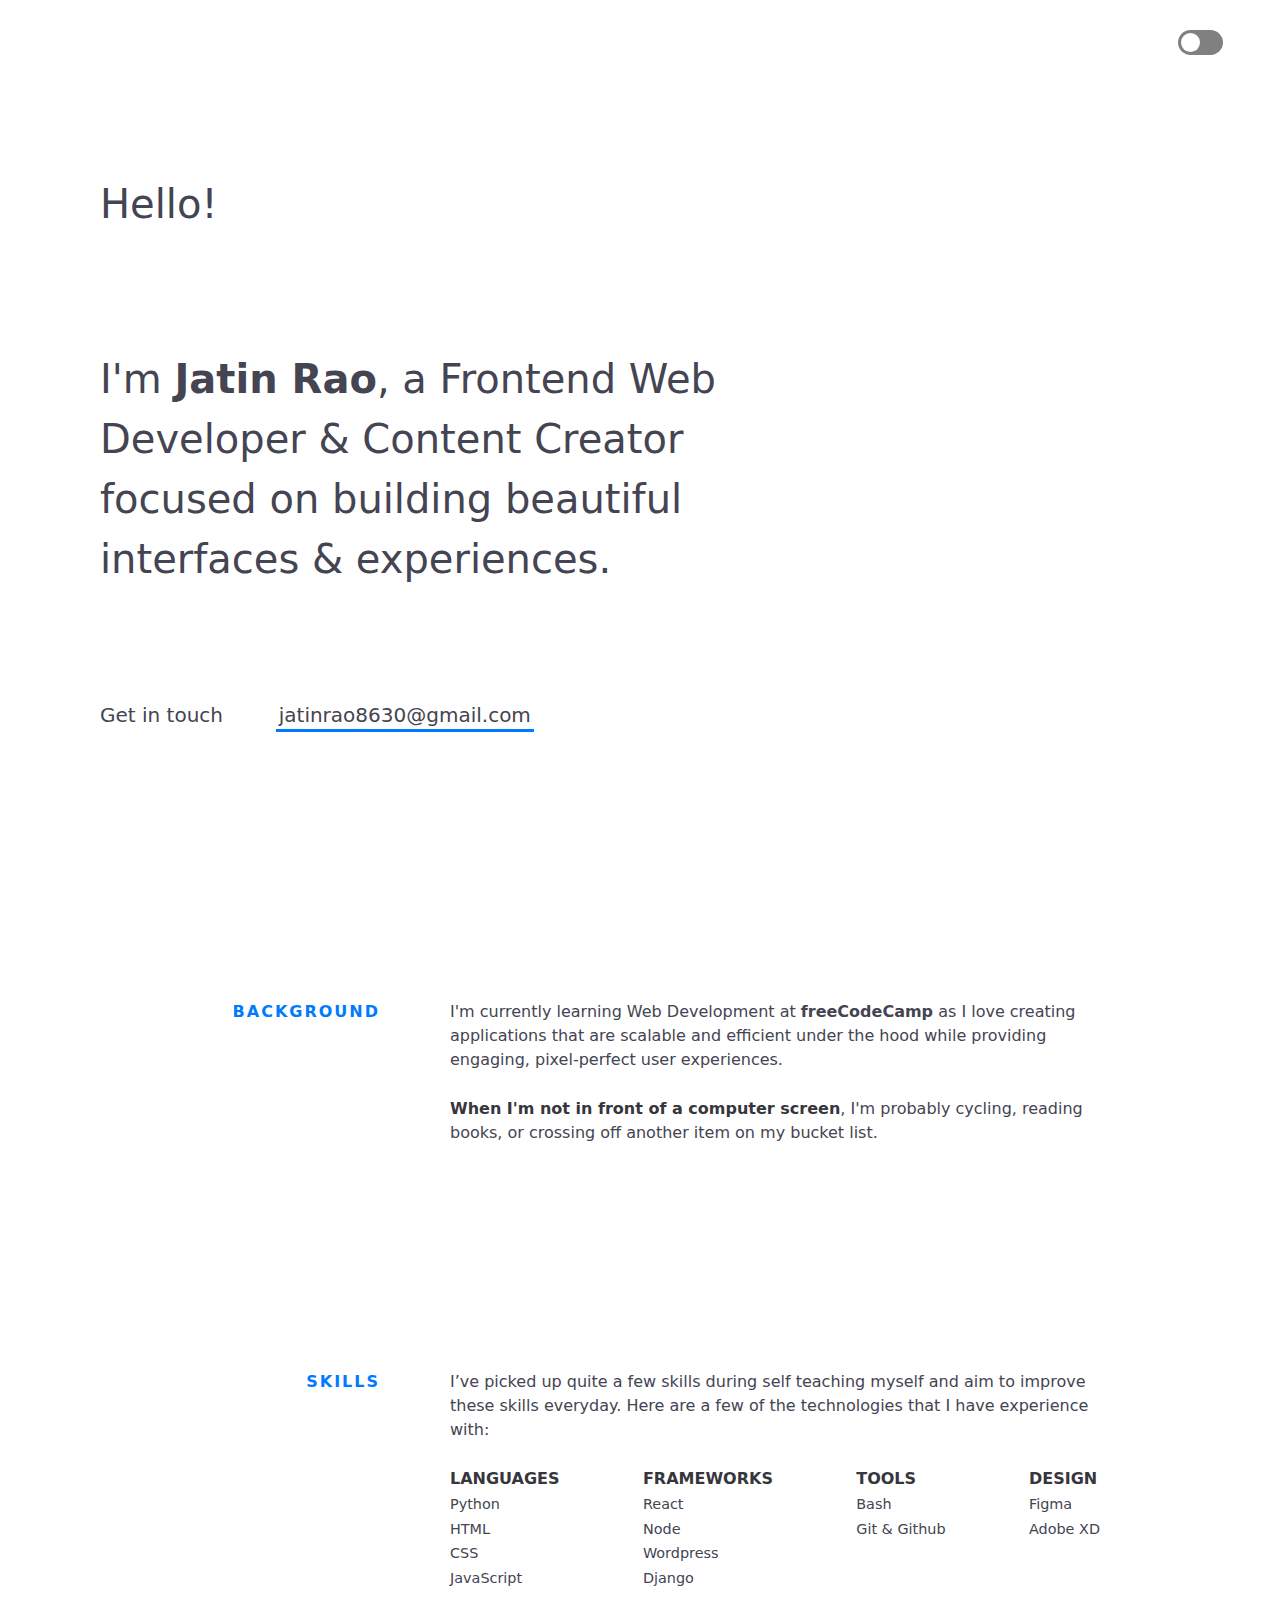
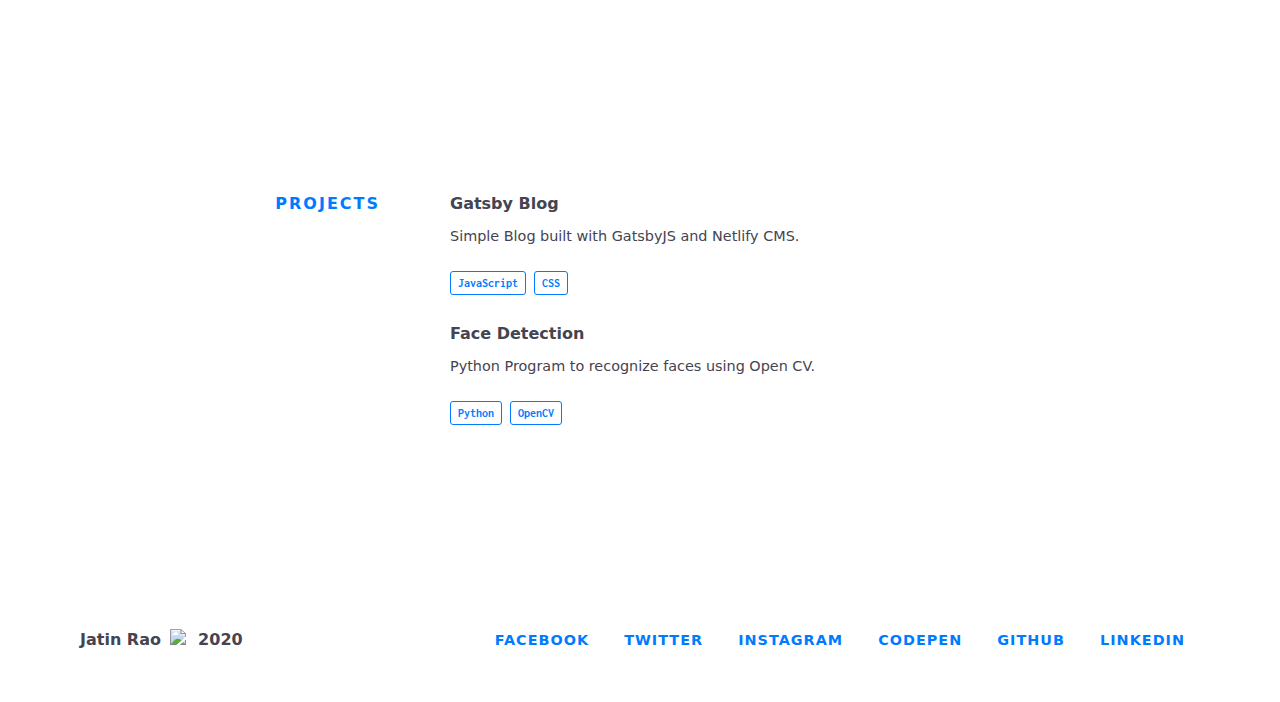
==== commit fb8b5f06: "Added image" ====
--- a/index.html
+++ b/index.html
@@ -7,14 +7,14 @@
       name="viewport"
       content="width=device-width, initial-scale=1.0, maximum-scale=1.0, user-scalable=no"
     />
-    <title>Jatin Rao |The amazing Web Developer</title>
+    <title>Jatin Rao | Web Developer</title>
     <link
       rel="icon"
       type="image/png"
       href="https://jatin2003.github.io/img/emojis/technologist.png"
       hreflang="en-us"
     />
-    <meta name="title" content="Jatin Rao |The amazing  Web Developer" />
+    <meta name="title" content="Jatin Rao | Web Developer" />
     <meta
       name="description"
       content="Jatin Rao is a Frontend Web Developer & Content Creator focused on building beautiful interfaces & experience."
@@ -52,6 +52,9 @@
 
   <body>
     <div id="site">
+      <div style="background-image: url('../jatin2003.github.io/img/portfoliobg.jpg');" class="parallax">
+            <!-- <div class="blur"></div> -->
+        </div>
       <div class="switch-wrapper">
         <div class="sun"></div>
         <div class="toggle-wrapper">
@@ -307,5 +310,15 @@
     ></script>
     <script src="https://unpkg.com/scrollreveal/dist/scrollreveal.min.js"></script>
     <script src="js/main.js" type="text/javascript" charset="utf-8"></script>
+    
+    
+    <!-- For fading of image on top home -->
+<script>
+    $(window).scroll(function () {
+        $(".parallax").css("opacity", 0.8 - $(window).scrollTop() / 350);
+    });
+</script>
+    
+    
   </body>
 </html>
--- a/css/main.css
+++ b/css/main.css
@@ -0,0 +1,1141 @@
+@font-face {
+  font-family: Apercu;
+  src: url(../fonts/apercu/Apercu-Light.eot);
+  src: url(../fonts/apercu/Apercu-Light.eot?#iefix) format("embedded-opentype"),
+    url(../fonts/apercu/Apercu-Light.woff2) format("woff2"),
+    url(../fonts/apercu/Apercu-Light.woff) format("woff"),
+    url(../fonts/apercu/Apercu-Light.ttf) format("truetype"),
+    url(../fonts/apercu/Apercu-Light.svg#Apercu-Light) format("svg");
+  font-weight: 300;
+  font-style: normal;
+}
+@font-face {
+  font-family: Apercu;
+  src: url(../fonts/apercu/Apercu-LightItalic.eot);
+  src: url(../fonts/apercu/Apercu-LightItalic.eot?#iefix)
+      format("embedded-opentype"),
+    url(../fonts/apercu/Apercu-LightItalic.woff2) format("woff2"),
+    url(../fonts/apercu/Apercu-LightItalic.woff) format("woff"),
+    url(../fonts/apercu/Apercu-LightItalic.ttf) format("truetype"),
+    url(../fonts/apercu/Apercu-LightItalic.svg#Apercu-LightItalic) format("svg");
+  font-weight: 300;
+  font-style: italic;
+}
+@font-face {
+  font-family: Apercu;
+  src: url(../fonts/apercu/Apercu-Regular.eot);
+  src: url(../fonts/apercu/Apercu-Regular.eot?#iefix)
+      format("embedded-opentype"),
+    url(../fonts/apercu/Apercu-Regular.woff2) format("woff2"),
+    url(../fonts/apercu/Apercu-Regular.woff) format("woff"),
+    url(../fonts/apercu/Apercu-Regular.ttf) format("truetype"),
+    url(../fonts/apercu/Apercu-Regular.svg#Apercu-Regular) format("svg");
+  font-weight: 400;
+  font-style: normal;
+}
+@font-face {
+  font-family: Apercu;
+  src: url(../fonts/apercu/Apercu-Italic.eot);
+  src: url(../fonts/apercu/Apercu-Italic.eot?#iefix) format("embedded-opentype"),
+    url(../fonts/apercu/Apercu-Italic.woff2) format("woff2"),
+    url(../fonts/apercu/Apercu-Italic.woff) format("woff"),
+    url(../fonts/apercu/Apercu-Italic.ttf) format("truetype"),
+    url(../fonts/apercu/Apercu-Italic.svg#Apercu-Italic) format("svg");
+  font-weight: 400;
+  font-style: italic;
+}
+@font-face {
+  font-family: Apercu;
+  src: url(../fonts/apercu/Apercu-Medium.eot);
+  src: url(../fonts/apercu/Apercu-Medium.eot?#iefix) format("embedded-opentype"),
+    url(../fonts/apercu/Apercu-Medium.woff2) format("woff2"),
+    url(../fonts/apercu/Apercu-Medium.woff) format("woff"),
+    url(../fonts/apercu/Apercu-Medium.ttf) format("truetype"),
+    url(../fonts/apercu/Apercu-Medium.svg#Apercu-Medium) format("svg");
+  font-weight: 500;
+  font-style: normal;
+}
+@font-face {
+  font-family: Apercu;
+  src: url(../fonts/apercu/Apercu-MediumItalic.eot);
+  src: url(../fonts/apercu/Apercu-MediumItalic.eot?#iefix)
+      format("embedded-opentype"),
+    url(../fonts/apercu/Apercu-MediumItalic.woff2) format("woff2"),
+    url(../fonts/apercu/Apercu-MediumItalic.woff) format("woff"),
+    url(../fonts/apercu/Apercu-MediumItalic.ttf) format("truetype"),
+    url(../fonts/apercu/Apercu-MediumItalic.svg#Apercu-MediumItalic)
+      format("svg");
+  font-weight: 500;
+  font-style: italic;
+}
+@font-face {
+  font-family: Apercu;
+  src: url(../fonts/apercu/Apercu-Bold.eot);
+  src: url(../fonts/apercu/Apercu-Bold.eot?#iefix) format("embedded-opentype"),
+    url(../fonts/apercu/Apercu-Bold.woff2) format("woff2"),
+    url(../fonts/apercu/Apercu-Bold.woff) format("woff"),
+    url(../fonts/apercu/Apercu-Bold.ttf) format("truetype"),
+    url(../fonts/apercu/Apercu-Bold.svg#Apercu-Bold) format("svg");
+  font-weight: 700;
+  font-style: normal;
+}
+@font-face {
+  font-family: Apercu;
+  src: url(../fonts/apercu/Apercu-BoldItalic.eot);
+  src: url(../fonts/apercu/Apercu-BoldItalic.eot?#iefix)
+      format("embedded-opentype"),
+    url(../fonts/apercu/Apercu-BoldItalic.woff2) format("woff2"),
+    url(../fonts/apercu/Apercu-BoldItalic.woff) format("woff"),
+    url(../fonts/apercu/Apercu-BoldItalic.ttf) format("truetype"),
+    url(../fonts/apercu/Apercu-BoldItalic.svg#Apercu-BoldItalic) format("svg");
+  font-weight: 700;
+  font-style: italic;
+}
+html {
+  -webkit-box-sizing: border-box;
+  box-sizing: border-box;
+}
+*,
+:after,
+:before {
+  -webkit-box-sizing: inherit;
+  box-sizing: inherit;
+}
+::-moz-selection {
+  background: #ffdc00;
+}
+::selection {
+  background: #ffdc00;
+}
+body,
+html {
+  margin: 0;
+  padding: 0;
+  -webkit-font-smoothing: antialiased;
+  -moz-osx-font-smoothing: grayscale;
+  background-color: #fff;
+  color: #444452;
+  font-family: Apercu, "Source Sans Pro", system, system-ui, -apple-system,
+    BlinkMacSystemFont, Roboto, Helvetica, Arial, sans-serif;
+  line-height: 1.5;
+  width: 100%;
+}
+body.night,
+html.night {
+  background-color: #171c28;
+  color: #afafbf;
+}
+body.night ::-moz-selection,
+html.night ::-moz-selection {
+  color: #36363c;
+  background: #ffdc00;
+}
+body.night ::selection,
+html.night ::selection {
+  color: #36363c;
+  background: #ffdc00;
+}
+body.night .switch-wrapper .sun,
+html.night .switch-wrapper .sun {
+  background: url(../img/switch/sun-white.svg) no-repeat center;
+  background-size: 100%;
+}
+body.night .switch-wrapper .moon,
+html.night .switch-wrapper .moon {
+  background: url(../img/switch/moon-white.svg) no-repeat center;
+  background-size: 100%;
+}
+body.night .experience .job__time,
+body.night .footer__copyright,
+body.night .intro,
+body.night .skills .skillz__category__label,
+body.night .status,
+body.night a,
+body.night strong,
+html.night .experience .job__time,
+html.night .footer__copyright,
+html.night .intro,
+html.night .skills .skillz__category__label,
+html.night .status,
+html.night a,
+html.night strong {
+  color: #e7e7e7;
+}
+body.night .section__content .underline-link:after,
+html.night .section__content .underline-link:after {
+  background: #e7e7e7;
+}
+a {
+  -webkit-transition: all 0.2s ease-in-out;
+  transition: all 0.2s ease-in-out;
+  text-decoration: none;
+  font-weight: 700;
+  color: inherit;
+}
+ul {
+  list-style: none;
+  padding: 0;
+  margin: 0;
+}
+svg {
+  width: 100%;
+  height: 100%;
+  fill: currentColor;
+}
+img {
+  max-width: 100%;
+  vertical-align: middle;
+}
+strong {
+  font-weight: 700;
+  color: #36363c;
+}
+.emoji {
+  display: inline-block;
+  vertical-align: text-top;
+  background-size: contain;
+  background-repeat: no-repeat;
+  background-position: center;
+}
+.section {
+  display: -webkit-box;
+  display: -ms-flexbox;
+  display: flex;
+  -webkit-box-pack: center;
+  -ms-flex-pack: center;
+  justify-content: center;
+  padding: 100px 170px;
+}
+@media screen and (max-width: 1280px) {
+  .section {
+    padding: 100px;
+  }
+}
+@media screen and (max-width: 1024px) {
+  .section {
+    padding: 50px;
+  }
+}
+@media screen and (max-width: 768px) {
+  .section {
+    display: block;
+  }
+}
+@media screen and (max-width: 480px) {
+  .section {
+    padding: 50px 35px;
+  }
+}
+.section__title {
+  -ms-flex-negative: 0;
+  flex-shrink: 0;
+  width: 200px;
+  margin-right: 70px;
+  color: #007bff;
+  text-transform: uppercase;
+  text-align: right;
+  font-weight: 700;
+  letter-spacing: 2px;
+}
+@media screen and (max-width: 1024px) {
+  .section__title {
+    margin-right: 50px;
+  }
+}
+@media screen and (max-width: 850px) {
+  .section__title {
+    width: 150px;
+  }
+}
+@media screen and (max-width: 768px) {
+  .section__title {
+    text-align: left;
+    width: auto;
+  }
+}
+.section__content {
+  font-weight: 300;
+  font-size: 1rem;
+  width: 100%;
+  max-width: 650px;
+}
+@media screen and (max-width: 768px) {
+  .section__content {
+    padding-top: 30px;
+    padding-left: 50px;
+  }
+}
+@media screen and (max-width: 480px) {
+  .section__content {
+    padding-left: 30px;
+  }
+}
+.section__content p {
+  margin-top: 0;
+  margin-bottom: 25px;
+}
+.section__content .underline-link {
+  position: relative;
+  display: inline-block;
+}
+.section__content .underline-link:after {
+  position: absolute;
+  top: 100%;
+  left: 0;
+  width: 100%;
+  height: 1px;
+  background: #36363c;
+  content: "";
+  opacity: 0;
+  -webkit-transition: height 0.3s, opacity 0.3s, -webkit-transform 0.3s;
+  transition: height 0.3s, opacity 0.3s, -webkit-transform 0.3s;
+  transition: height 0.3s, opacity 0.3s, transform 0.3s;
+  transition: height 0.3s, opacity 0.3s, transform 0.3s, -webkit-transform 0.3s;
+  -webkit-transform: translateY(-5px);
+  transform: translateY(-5px);
+}
+.section__content .underline-link:focus:after,
+.section__content .underline-link:hover:after {
+  height: 2px;
+  border-radius: 3px;
+  opacity: 1;
+  -webkit-transform: translateY(-2px);
+  transform: translateY(-2px);
+}
+.arrow-link {
+  -webkit-transition: all 0.2s ease-in-out;
+  transition: all 0.2s ease-in-out;
+  font-weight: 700;
+  display: inline-block;
+  background-color: transparent;
+  white-space: nowrap;
+}
+.arrow-link:after {
+  -webkit-transition: all 0.2s ease-in-out;
+  transition: all 0.2s ease-in-out;
+  position: relative;
+  bottom: 2px;
+  margin-left: 15px;
+  content: "";
+  background: url(../img/arrow.png) no-repeat center;
+  background-size: 100%;
+  width: 15px;
+  height: 15px;
+  display: inline-block;
+  vertical-align: middle;
+}
+.arrow-link:hover:after {
+  -webkit-transform: translateX(7px);
+  transform: translateX(7px);
+}
+.small {
+  font-family: Inconsolata, monospace;
+  font-size: 0.85rem;
+  display: inline-block;
+  margin-top: 15px;
+}
+.small:after {
+  display: none;
+}
+#top-button {
+  -webkit-transition: all 0.2s ease-in-out;
+  transition: all 0.2s ease-in-out;
+  background: 0 0;
+  border: none;
+  outline: 0;
+  width: 40px;
+  position: fixed;
+  bottom: 25px;
+  right: 10px;
+  cursor: pointer;
+  display: none;
+}
+@media screen and (max-width: 1024px) {
+  #top-button {
+    bottom: 20px;
+    right: 7px;
+    width: 35px;
+  }
+}
+@media screen and (max-width: 480px) {
+  #top-button {
+    bottom: 15px;
+    right: 3px;
+  }
+}
+#top-button:focus,
+#top-button:hover {
+  -webkit-transform: translateY(-10px);
+  transform: translateY(-10px);
+}
+#top-button img {
+  width: 100%;
+}
+.waypoint {
+  opacity: 0;
+  -webkit-transform: translate3d(0, 20px, 0);
+  transform: translate3d(0, 20px, 0);
+  -webkit-transition: opacity 0.6s cubic-bezier(0.694, 0, 0.335, 1),
+    -webkit-transform 0.6s cubic-bezier(0.694, 0, 0.335, 1);
+  transition: opacity 0.6s cubic-bezier(0.694, 0, 0.335, 1),
+    -webkit-transform 0.6s cubic-bezier(0.694, 0, 0.335, 1);
+  transition: opacity 0.6s cubic-bezier(0.694, 0, 0.335, 1),
+    transform 0.6s cubic-bezier(0.694, 0, 0.335, 1);
+  transition: opacity 0.6s cubic-bezier(0.694, 0, 0.335, 1),
+    transform 0.6s cubic-bezier(0.694, 0, 0.335, 1),
+    -webkit-transform 0.6s cubic-bezier(0.694, 0, 0.335, 1);
+}
+.in-view {
+  opacity: 1;
+  -webkit-transform: translateZ(0);
+  transform: translateZ(0);
+}
+.switch-wrapper {
+  display: -webkit-box;
+  display: -ms-flexbox;
+  display: flex;
+  -webkit-box-pack: center;
+  -ms-flex-pack: center;
+  justify-content: center;
+  -webkit-box-align: center;
+  -ms-flex-align: center;
+  align-items: center;
+  position: absolute;
+  top: 20px;
+  right: 30px;
+}
+@media screen and (max-width: 720px) {
+  .switch-wrapper {
+    top: 10px;
+    right: 20px;
+  }
+}
+.switch-wrapper .moon,
+.switch-wrapper .sun {
+  width: 17px;
+  height: 17px;
+}
+.switch-wrapper .sun {
+  background: url(../img/switch/sun.svg) no-repeat center;
+  background-size: 100%;
+}
+.switch-wrapper .moon {
+  background: url(../img/switch/moon.svg) no-repeat center;
+  background-size: 100%;
+}
+.switch-wrapper .toggle-wrapper {
+  margin: 10px;
+}
+.switch-wrapper .toggle-wrapper #switch {
+  height: 0;
+  width: 0;
+  visibility: hidden;
+  position: absolute;
+}
+.switch-wrapper .toggle-wrapper #switch:checked + label {
+  background: #bae67e;
+}
+.switch-wrapper .toggle-wrapper #switch:checked + label:after {
+  left: calc(100% - 3px);
+  -webkit-transform: translateX(-100%);
+  transform: translateX(-100%);
+}
+.switch-wrapper .toggle-wrapper label {
+  cursor: pointer;
+  text-indent: -9999px;
+  width: 45px;
+  height: 25px;
+  background: grey;
+  display: block;
+  border-radius: 100px;
+  position: relative;
+}
+.switch-wrapper .toggle-wrapper label:after {
+  -webkit-transition: all 0.2s ease-in-out;
+  transition: all 0.2s ease-in-out;
+  content: "";
+  position: absolute;
+  top: 3px;
+  left: 3px;
+  width: 19px;
+  height: 19px;
+  background: #fff;
+  border-radius: 100%;
+}
+.intro {
+  padding: 120px 100px;
+  height: 100vh;
+  display: -webkit-box;
+  display: -ms-flexbox;
+  display: flex;
+  -webkit-box-orient: vertical;
+  -webkit-box-direction: normal;
+  -ms-flex-direction: column;
+  flex-direction: column;
+  -ms-flex-pack: distribute;
+  justify-content: space-around;
+  max-width: 1440px;
+  margin: 0 auto;
+}
+@media screen and (max-width: 630px) {
+  .intro {
+    padding: 120px 70px;
+  }
+}
+@media screen and (max-width: 550px) {
+  .intro {
+    padding: 120px 50px;
+  }
+}
+@media screen and (max-width: 480px) {
+  .intro {
+    padding: 70px 50px;
+  }
+}
+.intro__hello,
+.intro__tagline {
+  font-size: 2.5rem;
+}
+@media screen and (max-width: 1024px) {
+  .intro__hello,
+  .intro__tagline {
+    font-size: 2.25rem;
+  }
+}
+@media screen and (max-width: 768px) {
+  .intro__hello,
+  .intro__tagline {
+    font-size: 2rem;
+  }
+}
+@media screen and (max-width: 550px) {
+  .intro__hello,
+  .intro__tagline {
+    font-size: 1.75rem;
+  }
+}
+@media screen and (max-width: 360px) {
+  .intro__hello,
+  .intro__tagline {
+    font-size: 1.5rem;
+  }
+}
+@media screen and (max-width: 330px) {
+  .intro__hello,
+  .intro__tagline {
+    font-size: 1.4rem;
+  }
+}
+.intro__hello .emoji,
+.intro__tagline .emoji {
+  width: 40px;
+  height: 40px;
+}
+@media screen and (max-width: 1024px) {
+  .intro__hello .emoji,
+  .intro__tagline .emoji {
+    width: 35px;
+    height: 35px;
+  }
+}
+@media screen and (max-width: 768px) {
+  .intro__hello .emoji,
+  .intro__tagline .emoji {
+    width: 30px;
+    height: 30px;
+  }
+}
+@media screen and (max-width: 360px) {
+  .intro__hello .emoji,
+  .intro__tagline .emoji {
+    width: 25px;
+    height: 25px;
+  }
+}
+.intro__hello {
+  font-weight: 300;
+}
+.intro__hello .wave-hand {
+  background-image: url(../img/emojis/wave.png);
+  margin-left: 10px;
+  cursor: pointer;
+}
+.intro__hello .wave-hand.animated {
+  -webkit-animation-duration: 1s;
+  animation-duration: 1s;
+  -webkit-animation-fill-mode: both;
+  animation-fill-mode: both;
+}
+.intro__hello .wave-hand.wave {
+  -webkit-animation-name: wave;
+  animation-name: wave;
+}
+@-webkit-keyframes wave {
+  from {
+    -webkit-transform: none;
+    transform: none;
+  }
+  15% {
+    -webkit-transform: translate3d(-20%, 0, 0) rotate3d(0, 0, 1, -10deg);
+    transform: translate3d(-20%, 0, 0) rotate3d(0, 0, 1, -10deg);
+  }
+  30% {
+    -webkit-transform: translate3d(10%, 0, 0) rotate3d(0, 0, 1, 7deg);
+    transform: translate3d(10%, 0, 0) rotate3d(0, 0, 1, 7deg);
+  }
+  45% {
+    -webkit-transform: translate3d(-15%, 0, 0) rotate3d(0, 0, 1, -10deg);
+    transform: translate3d(-15%, 0, 0) rotate3d(0, 0, 1, -10deg);
+  }
+  60% {
+    -webkit-transform: translate3d(10%, 0, 0) rotate3d(0, 0, 1, 5deg);
+    transform: translate3d(10%, 0, 0) rotate3d(0, 0, 1, 5deg);
+  }
+  75% {
+    -webkit-transform: translate3d(-5%, 0, 0) rotate3d(0, 0, 1, -2deg);
+    transform: translate3d(-5%, 0, 0) rotate3d(0, 0, 1, -2deg);
+  }
+  to {
+    -webkit-transform: none;
+    transform: none;
+  }
+}
+@keyframes wave {
+  from {
+    -webkit-transform: none;
+    transform: none;
+  }
+  15% {
+    -webkit-transform: translate3d(-20%, 0, 0) rotate3d(0, 0, 1, -10deg);
+    transform: translate3d(-20%, 0, 0) rotate3d(0, 0, 1, -10deg);
+  }
+  30% {
+    -webkit-transform: translate3d(10%, 0, 0) rotate3d(0, 0, 1, 7deg);
+    transform: translate3d(10%, 0, 0) rotate3d(0, 0, 1, 7deg);
+  }
+  45% {
+    -webkit-transform: translate3d(-15%, 0, 0) rotate3d(0, 0, 1, -10deg);
+    transform: translate3d(-15%, 0, 0) rotate3d(0, 0, 1, -10deg);
+  }
+  60% {
+    -webkit-transform: translate3d(10%, 0, 0) rotate3d(0, 0, 1, 5deg);
+    transform: translate3d(10%, 0, 0) rotate3d(0, 0, 1, 5deg);
+  }
+  75% {
+    -webkit-transform: translate3d(-5%, 0, 0) rotate3d(0, 0, 1, -2deg);
+    transform: translate3d(-5%, 0, 0) rotate3d(0, 0, 1, -2deg);
+  }
+  to {
+    -webkit-transform: none;
+    transform: none;
+  }
+}
+.intro__tagline {
+  font-weight: 300;
+  max-width: 700px;
+}
+.intro__tagline .name {
+  font-weight: 700;
+}
+.intro__tagline .technologist {
+  background-image: url(../img/emojis/technologist.png);
+}
+.intro__contact {
+  font-size: 1.25rem;
+  font-weight: 400;
+}
+@media screen and (max-width: 550px) {
+  .intro__contact {
+    font-size: 1rem;
+  }
+}
+.intro__contact .emoji.pointer {
+  background-image: url(../img/emojis/pointright.png);
+  width: 30px;
+  height: 30px;
+  margin: 0 5px;
+  vertical-align: text-bottom;
+}
+@media screen and (max-width: 550px) {
+  .intro__contact .emoji.pointer {
+    width: 25px;
+    height: 25px;
+  }
+}
+.intro__contact .highlight-link {
+  -webkit-transition: all 0.2s ease-in-out;
+  transition: all 0.2s ease-in-out;
+  font-weight: 400;
+  text-decoration: none;
+  display: inline-block;
+  padding: 2px 3px;
+  text-decoration: none;
+  -webkit-box-shadow: inset 0 -3px 0 #007bff;
+  box-shadow: inset 0 -3px 0 #007bff;
+}
+.intro__contact .highlight-link:hover {
+  -webkit-box-shadow: inset 0 -33px 0 0 #007bff;
+  box-shadow: inset 0 -33px 0 0 #007bff;
+  color: #fff;
+}
+.skills .skillz {
+  display: -webkit-box;
+  display: -ms-flexbox;
+  display: flex;
+  -webkit-box-pack: justify;
+  -ms-flex-pack: justify;
+  justify-content: space-between;
+}
+@media screen and (max-width: 630px) {
+  .skills .skillz {
+    -ms-flex-wrap: wrap;
+    flex-wrap: wrap;
+  }
+}
+@media screen and (max-width: 630px) {
+  .skills .skillz__category {
+    width: 47%;
+    margin-right: 5px;
+    margin-bottom: 25px;
+  }
+}
+.skills .skillz__category__label {
+  font-weight: 700;
+  color: #36363c;
+  text-transform: uppercase;
+}
+.skills .skillz__category__item {
+  margin: 3px 0;
+  font-size: 0.9rem;
+}
+.experience .jobs {
+  margin-bottom: 100px;
+}
+.experience .job {
+  margin-bottom: 25px;
+}
+.experience .job .time-place {
+  display: -webkit-box;
+  display: -ms-flexbox;
+  display: flex;
+  -webkit-box-pack: justify;
+  -ms-flex-pack: justify;
+  justify-content: space-between;
+}
+@media screen and (max-width: 480px) {
+  .experience .job .time-place {
+    display: block;
+  }
+}
+.experience .job__company {
+  font-weight: 700;
+}
+.experience .job__time {
+  font-size: 0.9rem;
+  font-family: Inconsolata, monospace;
+}
+@media screen and (max-width: 480px) {
+  .experience .job__time {
+    font-size: 0.8rem;
+  }
+}
+.experience .arrow-link {
+  font-size: 1.25rem;
+}
+.experience .arrow-link:after {
+  width: 20px;
+  height: 20px;
+}
+.status {
+  display: -webkit-box;
+  display: -ms-flexbox;
+  display: flex;
+  -webkit-box-align: center;
+  -ms-flex-align: center;
+  align-items: center;
+  font-size: 1.1rem;
+  margin-top: 70px;
+}
+.status__light {
+  width: 30px;
+  height: 30px;
+  display: -webkit-box;
+  display: -ms-flexbox;
+  display: flex;
+  -webkit-box-pack: center;
+  -ms-flex-pack: center;
+  justify-content: center;
+  -webkit-box-align: center;
+  -ms-flex-align: center;
+  align-items: center;
+}
+.status__light__ring {
+  position: absolute;
+  width: 25px;
+  height: 25px;
+  -webkit-animation: pulsate 2s ease-out;
+  animation: pulsate 2s ease-out;
+  -webkit-animation-iteration-count: infinite;
+  animation-iteration-count: infinite;
+  opacity: 0;
+  border: 3px solid #bae67e;
+  border-radius: 30px;
+}
+@-webkit-keyframes pulsate {
+  0% {
+    -webkit-transform: scale(0.1, 0.1);
+    transform: scale(0.1, 0.1);
+    opacity: 0;
+  }
+  50% {
+    opacity: 1;
+  }
+  100% {
+    -webkit-transform: scale(1.2, 1.2);
+    transform: scale(1.2, 1.2);
+    opacity: 0;
+  }
+}
+@keyframes pulsate {
+  0% {
+    -webkit-transform: scale(0.1, 0.1);
+    transform: scale(0.1, 0.1);
+    opacity: 0;
+  }
+  50% {
+    opacity: 1;
+  }
+  100% {
+    -webkit-transform: scale(1.2, 1.2);
+    transform: scale(1.2, 1.2);
+    opacity: 0;
+  }
+}
+.status__light__led {
+  position: absolute;
+  width: 13px;
+  height: 13px;
+  background: #bae67e;
+  border-radius: 100%;
+}
+.status__message {
+  margin-left: 15px;
+}
+.featured-projects a:after {
+  display: none;
+}
+.featured-projects .project {
+  display: -webkit-box;
+  display: -ms-flexbox;
+  display: flex;
+  margin-bottom: 100px;
+  margin-left: -5%;
+  width: 125%;
+}
+@media screen and (max-width: 1280px) {
+  .featured-projects .project {
+    width: 115%;
+  }
+}
+@media screen and (max-width: 1024px) {
+  .featured-projects .project {
+    width: 105%;
+  }
+}
+@media screen and (max-width: 768px) {
+  .featured-projects .project {
+    width: 100%;
+    display: block;
+    margin-bottom: 70px;
+  }
+}
+.featured-projects .project.screentime {
+  margin-bottom: 70px;
+}
+.featured-projects .project:last-of-type {
+  margin-bottom: 0;
+}
+.featured-projects .project__pic {
+  max-width: 700px;
+  overflow: visible;
+  margin: 0;
+}
+.featured-projects .project__pic a {
+  display: block;
+}
+.featured-projects .project__pic.phones a {
+  display: -webkit-box;
+  display: -ms-flexbox;
+  display: flex;
+  -webkit-box-pack: justify;
+  -ms-flex-pack: justify;
+  justify-content: space-between;
+}
+.featured-projects .project__pic.phones .phone {
+  margin: 0 -7%;
+}
+.featured-projects .project__pic.phones .phone:first-of-type {
+  margin-left: -5%;
+}
+.featured-projects .project__pic img {
+  width: 100%;
+  max-width: 100%;
+  vertical-align: bottom;
+}
+.featured-projects .project__caption {
+  width: 125px;
+  -ms-flex-negative: 0;
+  flex-shrink: 0;
+  margin-left: 30px;
+}
+@media screen and (max-width: 768px) {
+  .featured-projects .project__caption {
+    width: 100%;
+    margin-top: 25px;
+    margin-left: 0;
+  }
+}
+.featured-projects .project__name {
+  margin-bottom: 10px;
+}
+.featured-projects .project__name a {
+  font-weight: 700;
+}
+.featured-projects .project p {
+  font-size: 0.85rem;
+  line-height: 1.3;
+}
+.other-projects .project {
+  max-width: 600px;
+  margin-bottom: 50px;
+}
+.other-projects .project__name {
+  margin-bottom: 10px;
+}
+.other-projects .project p {
+  font-size: 0.9rem;
+  margin-bottom: 20px;
+}
+.other-projects .project__used__item {
+  display: inline-block;
+  margin: 3px 3px 3px 0;
+  font-family: Inconsolata, monospace;
+  font-size: 0.75rem;
+  font-weight: 700;
+  padding: 2px 7px;
+  border-radius: 3px;
+  color: #007bff;
+  border: 1px solid #007bff;
+  background: 0 0;
+}
+.other-projects .project__used__item:first-of-type {
+  margin-left: 0;
+}
+.footer {
+  padding: 50px 80px;
+  display: -webkit-box;
+  display: -ms-flexbox;
+  display: flex;
+  -webkit-box-pack: justify;
+  -ms-flex-pack: justify;
+  justify-content: space-between;
+  -webkit-box-align: center;
+  -ms-flex-align: center;
+  align-items: center;
+}
+@media screen and (max-width: 1024px) {
+  .footer {
+    padding: 50px;
+  }
+}
+@media screen and (max-width: 630px) {
+  .footer {
+    display: block;
+  }
+}
+@media screen and (max-width: 480px) {
+  .footer {
+    padding: 50px 30px;
+  }
+}
+.footer__copyright {
+  font-weight: 700;
+  width: 200px;
+}
+@media screen and (max-width: 630px) {
+  .footer__copyright {
+    width: auto;
+    text-align: center;
+    margin-bottom: 25px;
+  }
+}
+@media screen and (max-width: 630px) {
+  .footer__copyright .bottom,
+  .footer__copyright .top {
+    display: inline-block;
+  }
+}
+@media screen and (max-width: 480px) {
+  .footer__copyright .bottom,
+  .footer__copyright .top {
+    display: block;
+  }
+}
+.footer__copyright .emoji {
+  width: 20px;
+  height: 20px;
+  margin: 0 3px;
+  vertical-align: text-bottom;
+}
+@media screen and (max-width: 630px) {
+  .footer__links {
+    display: -webkit-box;
+    display: -ms-flexbox;
+    display: flex;
+    -webkit-box-pack: center;
+    -ms-flex-pack: center;
+    justify-content: center;
+  }
+}
+.footer__links a {
+  position: relative;
+  display: inline-block;
+  color: #007bff !important;
+  text-transform: uppercase;
+  font-weight: 700;
+  margin: 0 15px;
+  outline: 0;
+}
+@media screen and (max-width: 1024px) {
+  .footer__links a {
+    margin: 0 10px;
+  }
+}
+.footer__links a:after {
+  position: absolute;
+  top: 100%;
+  left: 0;
+  width: 100%;
+  height: 1px;
+  background: #007bff;
+  content: "";
+  opacity: 0;
+  -webkit-transition: height 0.3s, opacity 0.3s, -webkit-transform 0.3s;
+  transition: height 0.3s, opacity 0.3s, -webkit-transform 0.3s;
+  transition: height 0.3s, opacity 0.3s, transform 0.3s;
+  transition: height 0.3s, opacity 0.3s, transform 0.3s, -webkit-transform 0.3s;
+  -webkit-transform: translateY(-5px);
+  transform: translateY(-5px);
+}
+@media screen and (max-width: 850px) {
+  .footer__links a:after {
+    display: none;
+  }
+}
+.footer__links a:focus:after,
+.footer__links a:hover:after {
+  height: 2px;
+  border-radius: 3px;
+  opacity: 1;
+  -webkit-transform: translateY(0);
+  transform: translateY(0);
+}
+.footer__links a .text {
+  font-size: 0.9rem;
+  display: inline;
+  letter-spacing: 1px;
+}
+@media screen and (max-width: 850px) {
+  .footer__links a .text {
+    display: none;
+  }
+}
+.footer__links img {
+  display: none;
+  width: 22px;
+}
+@media screen and (max-width: 850px) {
+  .footer__links img {
+    display: inline-block;
+  }
+}
+.not-found {
+  width: 100%;
+  height: 100vh !important;
+  display: -webkit-box;
+  display: -ms-flexbox;
+  display: flex;
+  -webkit-box-orient: vertical;
+  -webkit-box-direction: normal;
+  -ms-flex-direction: column;
+  flex-direction: column;
+  -webkit-box-pack: center;
+  -ms-flex-pack: center;
+  justify-content: center;
+  -webkit-box-align: center;
+  -ms-flex-align: center;
+  align-items: center;
+  text-align: center;
+  padding: 0 20px;
+}
+.not-found .name {
+  position: absolute;
+  top: 25px;
+  left: 30px;
+  font-weight: 700;
+  color: #007bff;
+  font-size: 1.5rem;
+}
+@media screen and (max-width: 480px) {
+  .not-found .name {
+    top: 20px;
+    left: 25px;
+    font-size: 1.25rem;
+  }
+}
+.not-found h1 {
+  font-size: 4rem;
+  margin: 10px 0;
+}
+.not-found h2 {
+  font-size: 1.5rem;
+}
+@media screen and (max-width: 480px) {
+  .not-found h2 {
+    font-size: 1.25rem;
+  }
+}
+@media screen and (max-width: 360px) {
+  .not-found h2 {
+    font-size: 1.1rem;
+  }
+}
+.not-found a {
+  font-weight: 700;
+  color: #007bff !important;
+  position: relative;
+  display: inline-block;
+}
+.not-found a:after {
+  position: absolute;
+  top: 100%;
+  left: 0;
+  width: 100%;
+  height: 3px;
+  background: #007bff;
+  content: "";
+  opacity: 0;
+  -webkit-transition: height 0.3s, opacity 0.3s, -webkit-transform 0.3s;
+  transition: height 0.3s, opacity 0.3s, -webkit-transform 0.3s;
+  transition: height 0.3s, opacity 0.3s, transform 0.3s;
+  transition: height 0.3s, opacity 0.3s, transform 0.3s, -webkit-transform 0.3s;
+  -webkit-transform: translateY(-10px);
+  transform: translateY(-10px);
+}
+.not-found a:focus:after,
+.not-found a:hover:after {
+  height: 3px;
+  opacity: 1;
+  -webkit-transform: translateY(-5px);
+  transform: translateY(-5px);
+}
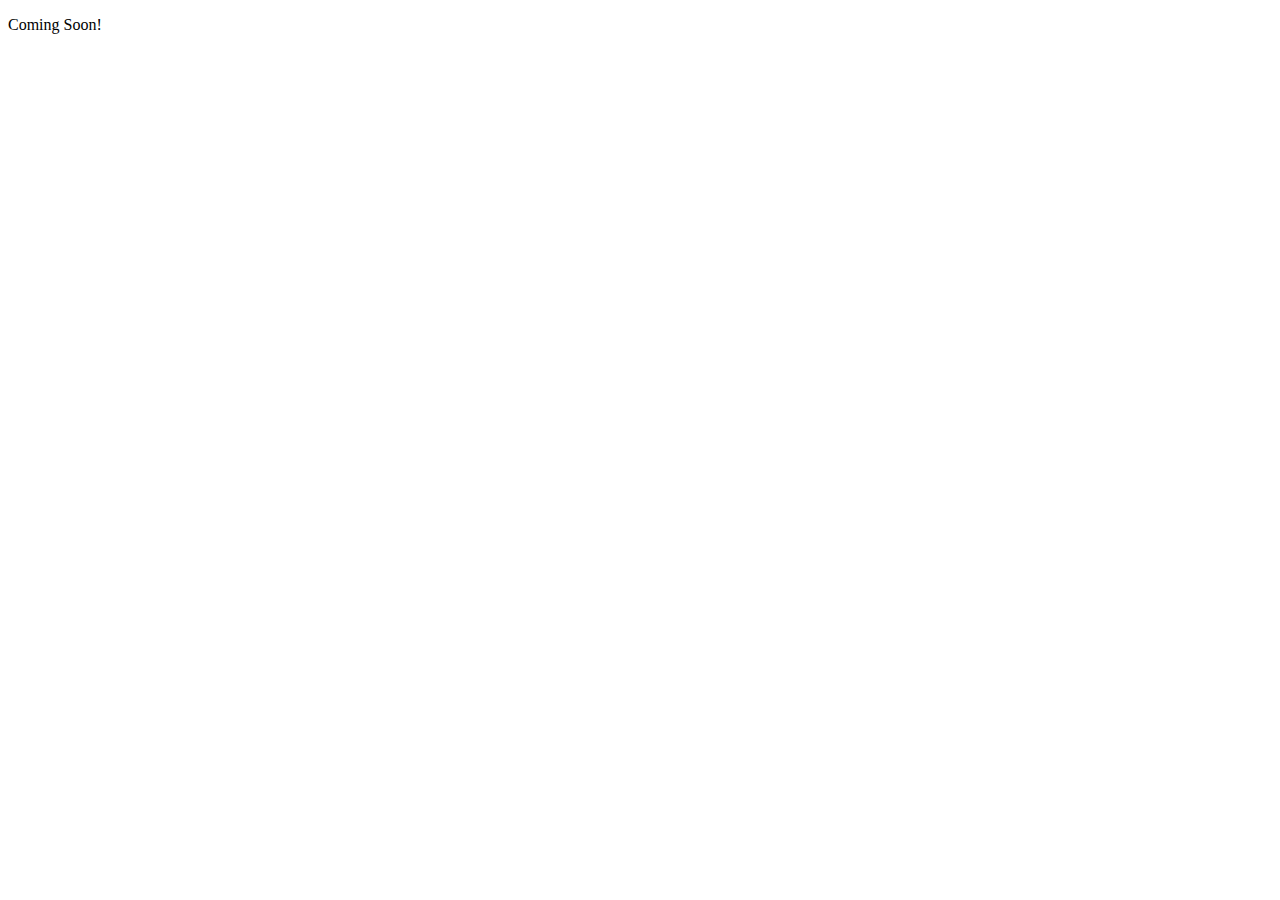
==== commit 8b92ea2e: "idk" ====
--- a/index.html
+++ b/index.html
@@ -1,324 +1,12 @@
 <!DOCTYPE html>
-<html>
-  <head>
-    <meta charset="UTF-8" />
-    <meta content="IE=edge,chrome=1" http-equiv="X-UA-Compatible" />
-    <meta
-      name="viewport"
-      content="width=device-width, initial-scale=1.0, maximum-scale=1.0, user-scalable=no"
-    />
-    <title>Jatin Rao | Web Developer</title>
-    <link
-      rel="icon"
-      type="image/png"
-      href="https://jatin2003.github.io/img/emojis/technologist.png"
-      hreflang="en-us"
-    />
-    <meta name="title" content="Jatin Rao | Web Developer" />
-    <meta
-      name="description"
-      content="Jatin Rao is a Frontend Web Developer & Content Creator focused on building beautiful interfaces & experience."
-    />
-
-    <meta property="og:type" content="website" />
-    <meta property="og:url" content="https://jatin2003.github.io/" />
-    <meta property="og:title" content="Jatin Rao | Web Developer" />
-    <meta
-      property="og:description"
-      content="Jatin Rao is a Frontend Web Developer & Content Creator focused on building beautiful interfaces & experience."
-    />
-    <meta
-      property="og:image"
-      content="https://jatin2003.github.io/img/og.png"
-    />
-
-    <meta property="twitter:card" content="summary_large_image" />
-    <meta property="twitter:url" content="https://jatin2003.github.io/" />
-    <meta property="twitter:title" content="Jatin Rao | Web Developer" />
-    <meta
-      property="twitter:description"
-      content="Jatin Rao is a Frontend Web Developer & Content Creator focused on building beautiful interfaces & experience."
-    />
-    <meta
-      property="twitter:image"
-      content="https://jatin2003.github.io/img/og.png"
-    />
-    <link
-      href="https://fonts.googleapis.com/css?family=Inconsolata:400,700"
-      rel="stylesheet"
-    />
-    <link rel="stylesheet" href="/css/main.css" hreflang="en-us" />
-  </head>
-
-  <body>
-    <div id="site">
-      <div style="background-image: url('../jatin2003.github.io/img/portfoliobg.jpg');" class="parallax">
-            <!-- <div class="blur"></div> -->
-        </div>
-      <div class="switch-wrapper">
-        <div class="sun"></div>
-        <div class="toggle-wrapper">
-          <input id="switch" type="checkbox" />
-          <label for="switch" id="toggle">Toggle</label>
-        </div>
-        <div class="moon"></div>
-      </div>
-      <header class="intro">
-        <h1 class="intro__hello">
-          Hello! <span class="emoji wave-hand animated"></span>
-        </h1>
-        <h2 class="intro__tagline">
-          I'm <span class="name">Jatin Rao</span>, a Frontend Web Developer
-          &amp; Content Creator focused on building beautiful interfaces &amp;
-          experiences. <span class="emoji technologist"></span>
-        </h2>
-        <h3 class="intro__contact">
-          <span>Get in touch </span> <span class="emoji pointer"></span>
-          <span>
-            <a
-              href="mailto:jatinrao8630@gmail.com"
-              target="_blank"
-              class="highlight-link"
-              >jatinrao8630@gmail.com</a
-            >
-          </span>
-        </h3>
-      </header>
-      <section class="section background">
-        <div class="section__title">Background</div>
-        <div class="section__content">
-          <p>
-            I'm currently learning Web Development at
-            <a
-              class="underline-link"
-              href="https://www.freecodecamp.org/"
-              target="_blank"
-              >freeCodeCamp</a
-            >
-            as I love creating applications that are scalable and efficient
-            under the hood while providing engaging, pixel-perfect user
-            experiences.
-          </p>
-          <p>
-            <strong>When I'm not in front of a computer screen</strong>, I'm
-            probably cycling, reading books, or crossing off another item on my
-            bucket list.
-          </p>
-          <!-- <a class="status" href="https://jatin2003.github.io/resume.pdf" target="_blank"> <div class="status__light"> <div class="status__light__ring"></div> <div class="status__light__led"></div> </div> <div class="status__message">Currently seeking full-time opportunities!</div> </a> -->
-        </div>
-      </section>
-      <section class="section skills">
-        <div class="section__title">Skills</div>
-        <div class="section__content">
-          <p>
-            I’ve picked up quite a few skills during self teaching myself and
-            aim to improve these skills everyday. Here are a few of the
-            technologies that I have experience with:
-          </p>
-          <div class="skillz">
-            <div class="skillz__category">
-              <div class="skillz__category__label">Languages</div>
-              <ul>
-                <li class="skillz__category__item">Python</li>
-                <li class="skillz__category__item">HTML</li>
-                <li class="skillz__category__item">CSS</li>
-                <li class="skillz__category__item">JavaScript</li>
-              </ul>
-            </div>
-            <div class="skillz__category">
-              <div class="skillz__category__label">Frameworks</div>
-              <ul>
-                <li class="skillz__category__item">React</li>
-                <li class="skillz__category__item">Node</li>
-                <li class="skillz__category__item">Wordpress</li>
-                <li class="skillz__category__item">Django</li>
-              </ul>
-            </div>
-            <div class="skillz__category">
-              <div class="skillz__category__label">Tools</div>
-              <ul>
-                <li class="skillz__category__item">Bash</li>
-                <li class="skillz__category__item">Git & Github</li>
-              </ul>
-            </div>
-            <div class="skillz__category">
-              <div class="skillz__category__label">Design</div>
-              <ul>
-                <li class="skillz__category__item">Figma</li>
-                <li class="skillz__category__item">Adobe XD</li>
-              </ul>
-            </div>
-          </div>
-        </div>
-      </section>
-
-      <!-- <section class="section experience">
-        <div class="section__title">Experience</div>
-        <div class="section__content">
-          <div class="jobs">
-            <div class="job">
-              <div class="time-place">
-                <div class="job__company">
-                  <a href="https://www.google.com/" target="_blank">Google</a>
-                </div>
-                <div class="job__time">June 2022 - Future</div>
-              </div>
-              <div class="job__position">Engineer</div>
-            </div>
-          </div>
-          <a
-            href="https://jatin2003.github.io/resume.pdf"
-            target="_blank"
-            class="arrow-link"
-            >View My Resume</a
-          >
-        </div>
-      </section> -->
-
-      <!-- <section class="section featured-projects">
-        <div class="section__title">Featured Projects</div>
-        <div class="section__content">
-          <div class="project blistabloc">
-            <figure class="project__pic">
-              <a href="https://blistabloc.com/" target="_blank">
-                <img src="/img/featured/screentime/blistabloc.png" alt="" />
-              </a>
-            </figure>
-            <figcaption class="project__caption">
-              <div class="project__name">
-                <a href="https://blistabloc.com/" target="_blank">blistabloc</a>
-              </div>
-              <p>
-                Custom wordpress theme built with Timber and Woocommerce for
-                blistabloc, the only reactive shoe insert that prevents blisters
-                from forming.
-              </p>
-            </figcaption>
-          </div>
-        </div>
-      </section> -->
-
-      <section class="section other-projects">
-        <div class="section__title">Projects</div>
-        <!-- Other -->
-        <div class="section__content">
-          <div class="project">
-            <div class="project__name">
-              <a
-                href="http://jatinrao.netlify.app/"
-                target="_blank"
-                class="arrow-link"
-                >Gatsby Blog</a
-              >
-            </div>
-            <p>
-              Simple Blog built with GatsbyJS and Netlify CMS.
-            </p>
-            <div class="project__used">
-              <span class="project__used__item">JavaScript</span>
-              <span class="project__used__item">CSS</span>
-            </div>
-
-            <br />
-
-            <div class="project__name">
-              <a
-                href="https://github.com/jatin2003/Face-Detection"
-                target="_blank"
-                class="arrow-link"
-                >Face Detection</a
-              >
-            </div>
-            <p>
-              Python Program to recognize faces using Open CV.
-            </p>
-            <div class="project__used">
-              <span class="project__used__item">Python</span>
-              <span class="project__used__item">OpenCV</span>
-            </div>
-          </div>
-        </div>
-      </section>
-
-      <footer class="footer">
-        <div class="footer__copyright">
-          <div class="bottom">
-            <span>Jatin Rao</span>
-            <img class="emoji" src="/img/emojis/rockon.png" alt="emoji" />
-            <span>2020</span>
-          </div>
-        </div>
-        <div class="footer__links">
-          <!-- <a
-            href="mailto:jatinrao8630@gmail.com"
-            target="_blank"
-            title="email"
-          >
-            <span class="text">email</span>
-            <img src="/img/social/email.svg" alt="email" />
-          </a> -->
-          <a
-            href="https://www.facebook.com/thejatindev/"
-            target="_blank"
-            title="facebook"
-          >
-            <span class="text">facebook</span>
-            <img src="/img/social/facebook.svg" alt="facebook" />
-          </a>
-          <a
-            href="https://twitter.com/iamjatinrao"
-            target="_blank"
-            title="twitter"
-          >
-            <span class="text">twitter</span>
-            <img src="/img/social/twitter.svg" alt="twitter" />
-          </a>
-          <a
-            href="https://instagram.com/thejatinrao/"
-            target="_blank"
-            title="instagram"
-          >
-            <span class="text">instagram</span>
-            <img src="/img/social/instagram.svg" alt="instagram" />
-          </a>
-          <a href="https://codepen.io/jatinrao" target="_blank" title="codepen">
-            <span class="text">codepen</span>
-            <img src="/img/social/codepen.svg" alt="codepen" />
-          </a>
-          <a href="https://github.com/jatin2003" target="_blank" title="github">
-            <span class="text">github</span>
-            <img src="/img/social/github.svg" alt="github" />
-          </a>
-          <a
-            href="https://www.linkedin.com/in/jatinrao/"
-            target="_blank"
-            title="linkedin"
-          >
-            <span class="text">linkedin</span>
-            <img src="/img/social/linkedin.svg" alt="linkedin" />
-          </a>
-        </div>
-      </footer>
-      <button id="top-button">
-        <img src="/img/emojis/pointing-up.png" alt="" />
-      </button>
-    </div>
-    <script
-      src="https://cdnjs.cloudflare.com/ajax/libs/jquery/3.1.1/jquery.min.js"
-      type="text/javascript"
-      charset="utf-8"
-    ></script>
-    <script src="https://unpkg.com/scrollreveal/dist/scrollreveal.min.js"></script>
-    <script src="js/main.js" type="text/javascript" charset="utf-8"></script>
-    
-    
-    <!-- For fading of image on top home -->
-<script>
-    $(window).scroll(function () {
-        $(".parallax").css("opacity", 0.8 - $(window).scrollTop() / 350);
-    });
-</script>
-    
-    
-  </body>
-</html>
+<html lang="en">
+<head>
+    <meta charset="UTF-8">
+    <meta http-equiv="X-UA-Compatible" content="IE=edge">
+    <meta name="viewport" content="width=device-width, initial-scale=1.0">
+    <title>Jatin Rao</title>
+</head>
+<body>
+    <p>Coming Soon!</p>
+</body>
+</html>